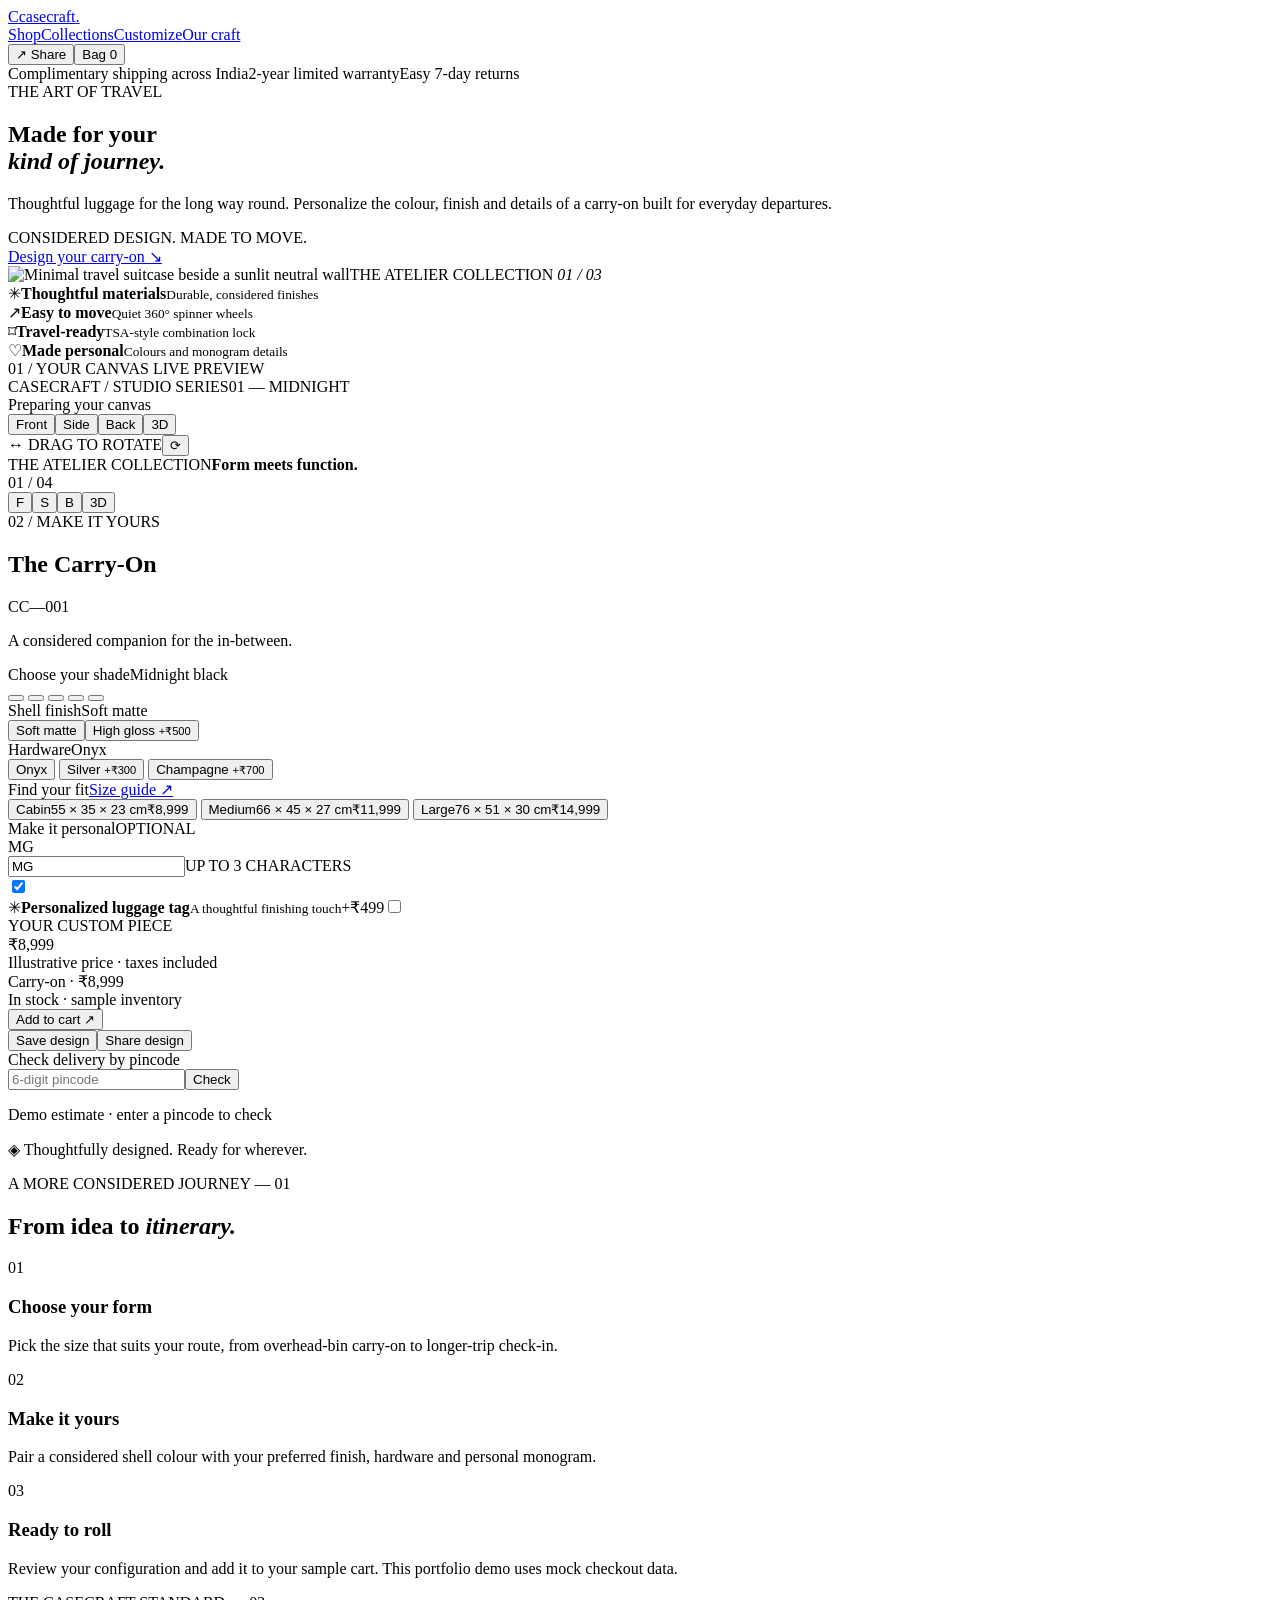
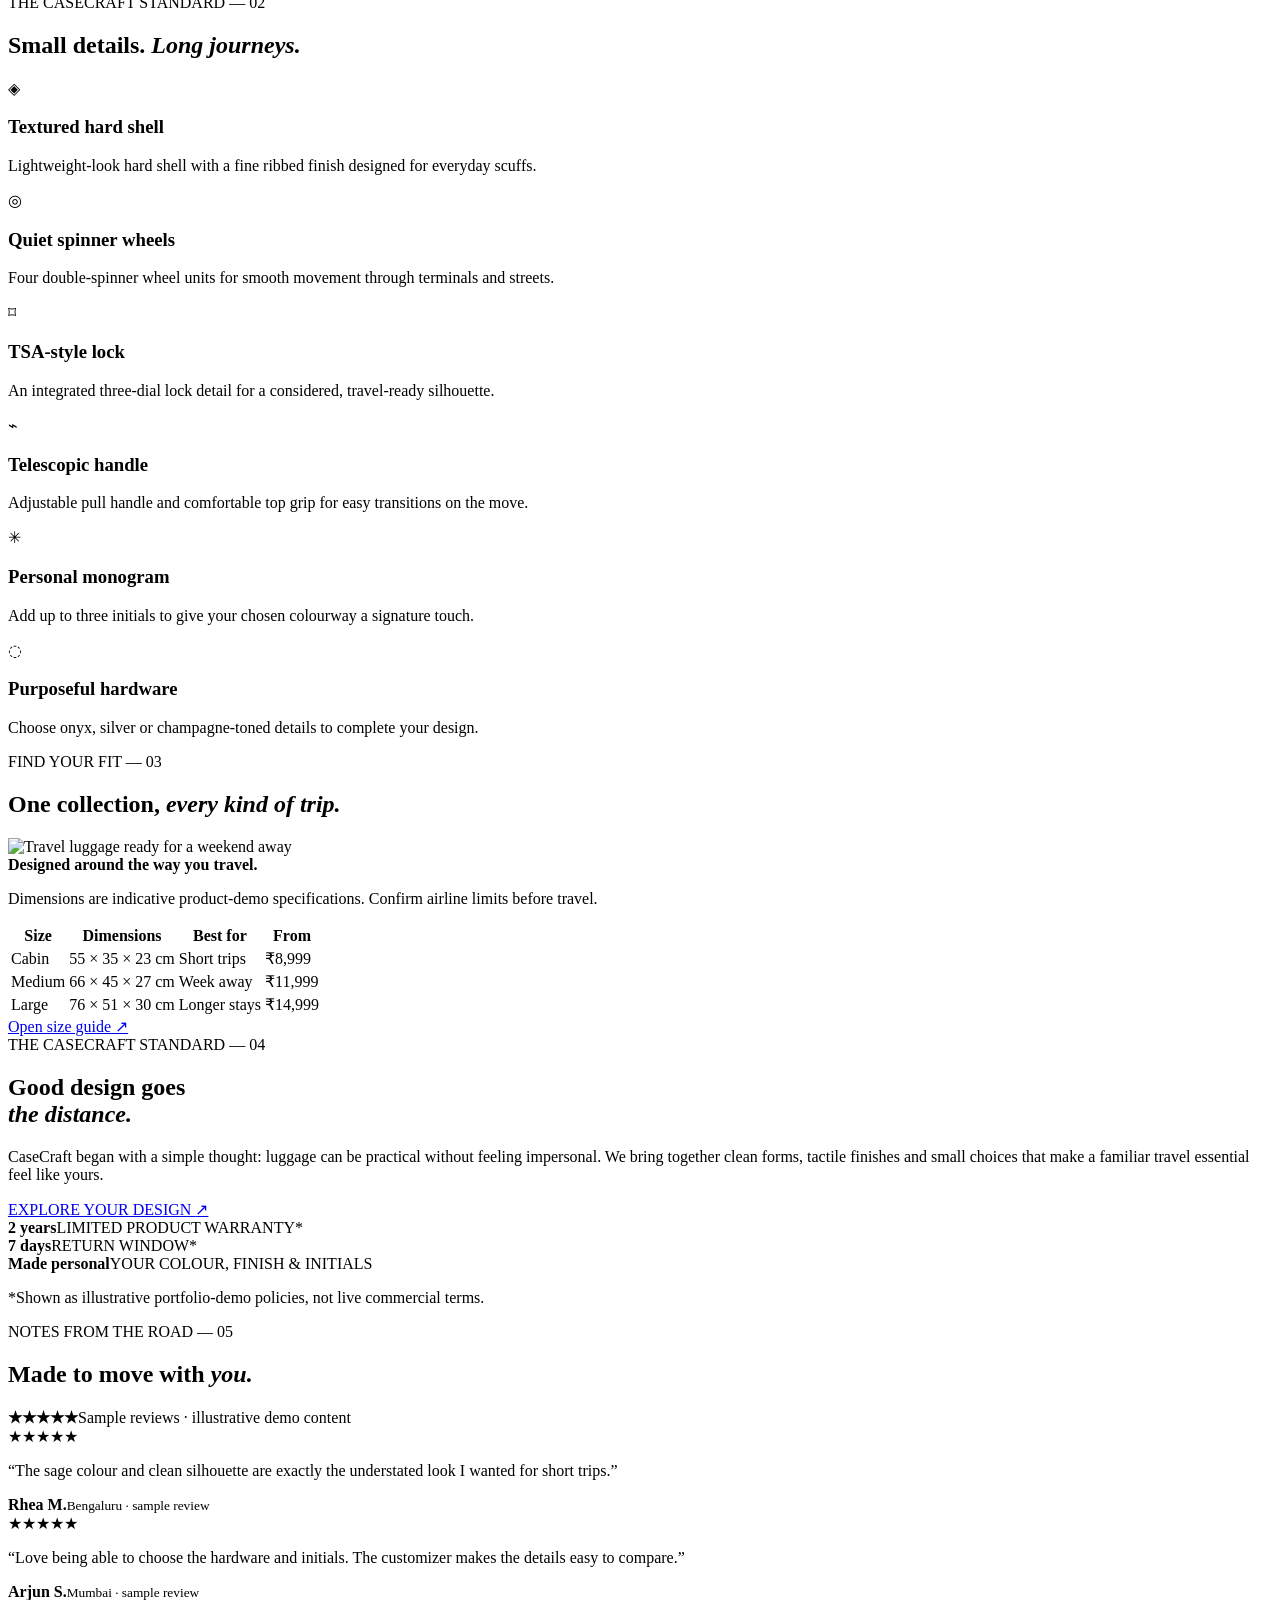
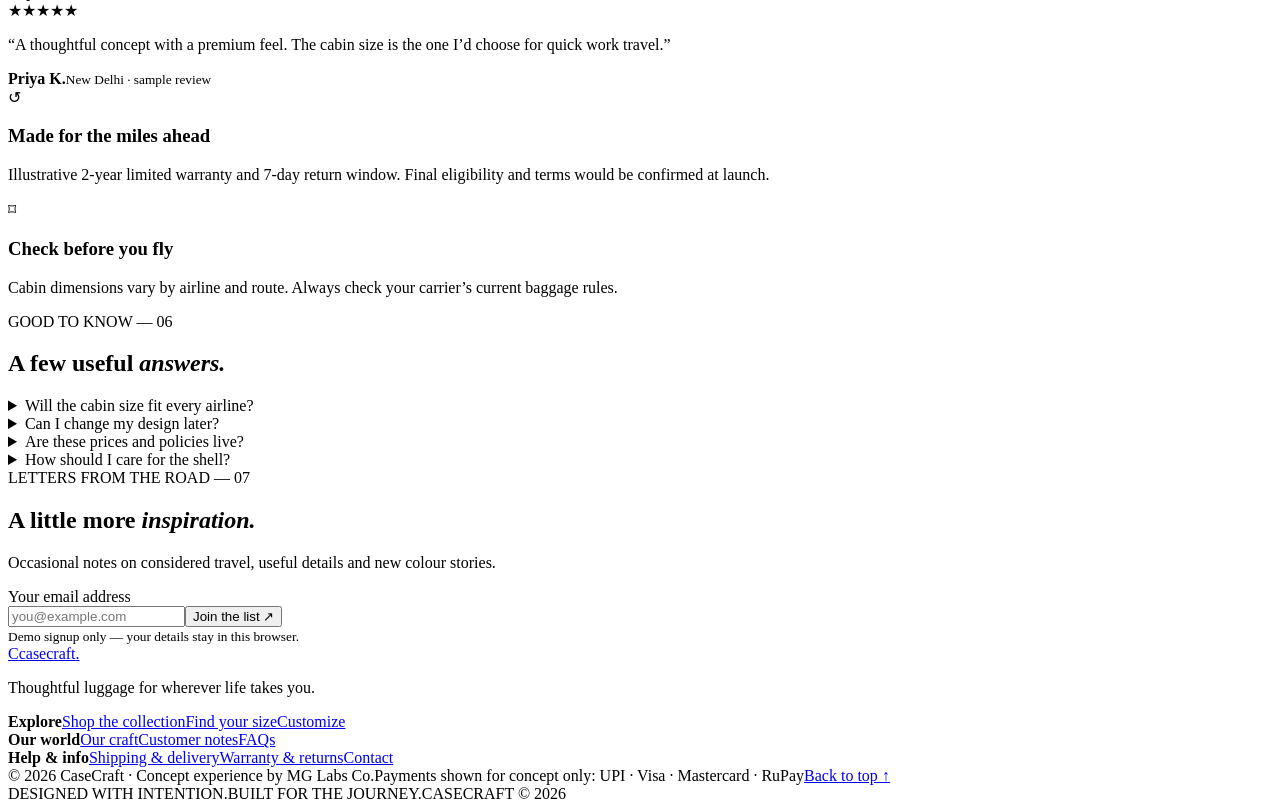
==== index.html @ e87ab7f4 "Add updated CaseCraft storefront: index.html" ====
<!doctype html>
<html lang="en">
<head>
<meta charset="utf-8"><meta name="viewport" content="width=device-width,initial-scale=1">
<meta name="theme-color" content="#f5f3ee">
<meta name="description" content="Design your perfect travel companion with CaseCraft's interactive suitcase configurator.">
<title>CaseCraft — Your journey, your design</title>
<link rel="stylesheet" href="/theme.css"><link rel="stylesheet" href="/quote.css">
<script type="importmap">{"imports":{"three":"https://cdn.jsdelivr.net/npm/three@0.164.1/build/three.module.js","three/addons/":"https://cdn.jsdelivr.net/npm/three@0.164.1/examples/jsm/"}}</script>
</head>
<body>
<header class="site-header">
  <a class="brand" href="#" aria-label="CaseCraft home"><span class="brand-mark">C</span><span>casecraft<span class="brand-dot">.</span></span></a>
  <nav class="top-nav"><a href="#features">Shop</a><a href="#sizes">Collections</a><a href="#configurator">Customize</a><a href="#craft">Our craft</a></nav>
  <div class="header-actions"><button class="header-cta" id="headerShare"><span>↗</span> Share</button><button class="cart-button" id="cartOpen" aria-label="Open cart">Bag <span id="cartCount">0</span></button></div>
</header>
<main>
  <div class="announcement-bar"><span>Complimentary shipping across India</span><span>2-year limited warranty</span><span>Easy 7-day returns</span></div>
  <section class="intro intro-split">
    <div class="intro-copy-block"><div class="eyebrow"><span class="eyebrow-line"></span> THE ART OF TRAVEL</div>
    <h1>Made for your<br><em>kind of journey.</em></h1>
    <p class="intro-copy">Thoughtful luggage for the long way round. Personalize the colour, finish and details of a carry-on built for everyday departures.</p>
    <div class="intro-meta"><span class="status-dot"></span> CONSIDERED DESIGN. MADE TO MOVE.</div>
    <a class="hero-link" href="#configurator">Design your carry-on <span>↘</span></a></div>
    <div class="hero-image-wrap"><img src="https://images.unsplash.com/photo-1565026057447-bc90a3dceb87?auto=format&fit=crop&w=1200&q=85" alt="Minimal travel suitcase beside a sunlit neutral wall" loading="eager"><span class="hero-image-note">THE ATELIER COLLECTION <i>01 / 03</i></span></div>
  </section>
  <section class="trust-strip" aria-label="CaseCraft product benefits"><div><span class="trust-icon">✳</span><span><strong>Thoughtful materials</strong><small>Durable, considered finishes</small></span></div><div><span class="trust-icon">↗</span><span><strong>Easy to move</strong><small>Quiet 360° spinner wheels</small></span></div><div><span class="trust-icon">⌑</span><span><strong>Travel-ready</strong><small>TSA-style combination lock</small></span></div><div><span class="trust-icon">♡</span><span><strong>Made personal</strong><small>Colours and monogram details</small></span></div></section>
  <section class="configurator" id="configurator">
    <div class="viewer-panel">
      <div class="viewer-top"><span class="panel-kicker">01 / YOUR CANVAS</span><span class="live-indicator"><span></span> LIVE PREVIEW</span></div>
      <div class="viewer-stage" id="viewerStage">
        <div class="stage-wash"></div><div class="stage-caption"><span>CASECRAFT / STUDIO SERIES</span><span id="viewColorLabel">01 — MIDNIGHT</span></div>
        <div class="loading-scene" id="loadingScene"><span class="loader"></span><span>Preparing your canvas</span></div>
        <div class="view-switcher" id="viewSwitcher" role="group" aria-label="Suitcase camera view"><button class="view-button selected" data-view="front">Front</button><button class="view-button" data-view="side">Side</button><button class="view-button" data-view="back">Back</button><button class="view-button" data-view="threequarter">3D</button></div><div class="viewer-controls"><span class="drag-hint"><span class="drag-icon">↔</span> DRAG TO ROTATE</span><button class="icon-button" id="resetView" aria-label="Reset camera" title="Reset view">⟳</button></div>
      </div>
      <div class="viewer-footer"><div><span class="footer-label">THE ATELIER COLLECTION</span><strong>Form meets function.</strong></div><div class="view-tags"><span id="viewCounter">01 / 04</span><div class="view-thumbnails" aria-label="Choose product view"><button class="view-thumb selected" data-view="front" aria-label="Front view"><span>F</span></button><button class="view-thumb" data-view="side" aria-label="Side view"><span>S</span></button><button class="view-thumb" data-view="back" aria-label="Back view"><span>B</span></button><button class="view-thumb" data-view="threequarter" aria-label="Three-quarter view"><span>3D</span></button></div></div></div>
    </div>
    <aside class="options-panel">
      <div class="options-heading"><div><span class="panel-kicker">02 / MAKE IT YOURS</span><h2>The Carry-On</h2></div><span class="product-index">CC—001</span></div>
      <p class="product-subtitle">A considered companion for the in-between.</p>
      <div class="rule"></div>
      <div class="option-group">
        <div class="option-title"><label>Choose your shade</label><span id="selectedColorName">Midnight black</span></div>
        <div class="swatches" id="colorSwatches">
          <button class="swatch active" data-color="black" aria-label="Midnight black" title="Midnight black"><span style="--swatch:#252725"></span></button>
          <button class="swatch" data-color="cream" aria-label="Oat cream" title="Oat cream"><span style="--swatch:#ded4c2"></span></button>
          <button class="swatch" data-color="sage" aria-label="Sage green" title="Sage green"><span style="--swatch:#9ca58d"></span></button>
          <button class="swatch" data-color="navy" aria-label="Deep ocean" title="Deep ocean"><span style="--swatch:#34475b"></span></button>
          <button class="swatch" data-color="terracotta" aria-label="Burnt sienna" title="Burnt sienna"><span style="--swatch:#ad6854"></span></button>
        </div>
      </div>
      <div class="option-group">
        <div class="option-title"><label>Shell finish</label><span id="selectedFinishName">Soft matte</span></div>
        <div class="segmented" id="finishOptions"><button class="selected" data-finish="matte">Soft matte</button><button data-finish="gloss">High gloss <small>+₹500</small></button></div>
      </div>
      <div class="option-group">
        <div class="option-title"><label>Hardware</label><span id="selectedHardwareName">Onyx</span></div>
        <div class="hardware-options" id="hardwareOptions">
          <button class="hardware selected" data-hardware="onyx"><span class="hardware-chip onyx-chip"></span><span>Onyx</span></button>
          <button class="hardware" data-hardware="silver"><span class="hardware-chip silver-chip"></span><span>Silver <small>+₹300</small></span></button>
          <button class="hardware" data-hardware="gold"><span class="hardware-chip gold-chip"></span><span>Champagne <small>+₹700</small></span></button>
        </div>
      </div>
      <div class="option-group size-group">
        <div class="option-title"><label>Find your fit</label><a href="#sizeGuide" id="sizeGuideLink">Size guide ↗</a></div>
        <div class="size-options" id="sizeOptions">
          <button class="size-option selected" data-size="cabin"><span class="size-name">Cabin</span><span class="size-dim">55 × 35 × 23 cm</span><span class="size-price">₹8,999</span></button>
          <button class="size-option" data-size="medium"><span class="size-name">Medium</span><span class="size-dim">66 × 45 × 27 cm</span><span class="size-price">₹11,999</span></button>
          <button class="size-option" data-size="large"><span class="size-name">Large</span><span class="size-dim">76 × 51 × 30 cm</span><span class="size-price">₹14,999</span></button>
        </div>
      </div>
      <div class="option-group personalization">
        <div class="option-title"><label>Make it personal</label><span class="optional-label">OPTIONAL</span></div>
        <div class="monogram-row"><div class="monogram-preview" id="monogramPreview">MG</div><div class="monogram-input-wrap"><input id="monogramInput" maxlength="3" value="MG" aria-label="Monogram initials" placeholder="YOUR INITIALS"><span>UP TO 3 CHARACTERS</span></div><label class="toggle-wrap"><input type="checkbox" id="monogramToggle" checked><span class="toggle"></span></label></div>
        <label class="addon-row"><span class="addon-icon">✳</span><span class="addon-copy"><strong>Personalized luggage tag</strong><small>A thoughtful finishing touch</small></span><span class="addon-price">+₹499</span><input type="checkbox" id="tagToggle"></label>
      </div>
      <div class="price-card"><div><span class="price-eyebrow">YOUR CUSTOM PIECE</span><div class="total-price" id="totalPrice">₹8,999</div><span class="tax-note">Illustrative price · taxes included</span><div class="price-breakdown" id="priceBreakdown">Carry-on · ₹8,999</div><div class="stock-line"><span class="stock-dot"></span> In stock · sample inventory</div></div><button class="primary-button" id="quoteButton">Add to cart <span>↗</span></button></div><div class="secondary-actions"><button id="saveDesign">Save design</button><button id="shareSecondary">Share design</button></div><div class="delivery-check"><label for="pincodeInput">Check delivery by pincode</label><div><input id="pincodeInput" inputmode="numeric" maxlength="6" placeholder="6-digit pincode"><button id="checkPincode">Check</button></div><p id="deliveryMessage" role="status">Demo estimate · enter a pincode to check</p></div>
      <p class="fine-print"><span>◈</span> Thoughtfully designed. Ready for wherever.</p>
    </aside>
  </section>
  <section class="how-section section-pad" id="how"><div class="section-eyebrow">A MORE CONSIDERED JOURNEY <span>— 01</span></div><h2>From idea to <em>itinerary.</em></h2><div class="steps-grid"><article><span class="step-no">01</span><h3>Choose your form</h3><p>Pick the size that suits your route, from overhead-bin carry-on to longer-trip check-in.</p></article><article><span class="step-no">02</span><h3>Make it yours</h3><p>Pair a considered shell colour with your preferred finish, hardware and personal monogram.</p></article><article><span class="step-no">03</span><h3>Ready to roll</h3><p>Review your configuration and add it to your sample cart. This portfolio demo uses mock checkout data.</p></article></div></section>
  <section class="features-section section-pad" id="features"><div class="section-eyebrow">THE CASECRAFT STANDARD <span>— 02</span></div><h2>Small details. <em>Long journeys.</em></h2><div class="features-grid"><article><div class="feature-mark">◈</div><h3>Textured hard shell</h3><p>Lightweight-look hard shell with a fine ribbed finish designed for everyday scuffs.</p></article><article><div class="feature-mark">◎</div><h3>Quiet spinner wheels</h3><p>Four double-spinner wheel units for smooth movement through terminals and streets.</p></article><article><div class="feature-mark">⌑</div><h3>TSA-style lock</h3><p>An integrated three-dial lock detail for a considered, travel-ready silhouette.</p></article><article><div class="feature-mark">⌁</div><h3>Telescopic handle</h3><p>Adjustable pull handle and comfortable top grip for easy transitions on the move.</p></article><article><div class="feature-mark">✳</div><h3>Personal monogram</h3><p>Add up to three initials to give your chosen colourway a signature touch.</p></article><article><div class="feature-mark">◌</div><h3>Purposeful hardware</h3><p>Choose onyx, silver or champagne-toned details to complete your design.</p></article></div></section>
  <section class="size-section section-pad" id="sizes"><div class="section-eyebrow">FIND YOUR FIT <span>— 03</span></div><h2>One collection, <em>every kind of trip.</em></h2><div class="size-showcase"><div class="size-image"><img src="https://images.unsplash.com/photo-1553062407-98eeb64c6a62?auto=format&fit=crop&w=1000&q=85" alt="Travel luggage ready for a weekend away" loading="lazy"><div><strong>Designed around the way you travel.</strong><p>Dimensions are indicative product-demo specifications. Confirm airline limits before travel.</p></div></div><div class="size-table-wrap"><table class="size-table"><thead><tr><th>Size</th><th>Dimensions</th><th>Best for</th><th>From</th></tr></thead><tbody><tr><td>Cabin</td><td>55 × 35 × 23 cm</td><td>Short trips</td><td>₹8,999</td></tr><tr><td>Medium</td><td>66 × 45 × 27 cm</td><td>Week away</td><td>₹11,999</td></tr><tr><td>Large</td><td>76 × 51 × 30 cm</td><td>Longer stays</td><td>₹14,999</td></tr></tbody></table><a class="text-link" href="#sizeGuide" id="sizeGuideOpen">Open size guide ↗</a></div></div></section>
  <section class="craft-section" id="craft"><div class="craft-label">THE CASECRAFT STANDARD <span>—</span> 04</div><div class="craft-content"><h2>Good design goes<br><em>the distance.</em></h2><p>CaseCraft began with a simple thought: luggage can be practical without feeling impersonal. We bring together clean forms, tactile finishes and small choices that make a familiar travel essential feel like yours.</p><a href="#configurator">EXPLORE YOUR DESIGN <span>↗</span></a></div><div class="craft-stats"><div><strong>2 years</strong><span>LIMITED PRODUCT WARRANTY*</span></div><div><strong>7 days</strong><span>RETURN WINDOW*</span></div><div><strong>Made personal</strong><span>YOUR COLOUR, FINISH & INITIALS</span></div></div><p class="craft-disclaimer">*Shown as illustrative portfolio-demo policies, not live commercial terms.</p></section>
  <section class="reviews-section section-pad" id="reviews"><div class="section-eyebrow">NOTES FROM THE ROAD <span>— 05</span></div><div class="reviews-heading"><h2>Made to move with <em>you.</em></h2><div class="rating-summary"><strong>★★★★★</strong><span>Sample reviews · illustrative demo content</span></div></div><div class="reviews-grid"><article><div class="stars">★★★★★</div><p>“The sage colour and clean silhouette are exactly the understated look I wanted for short trips.”</p><div><strong>Rhea M.</strong><small>Bengaluru · sample review</small></div></article><article><div class="stars">★★★★★</div><p>“Love being able to choose the hardware and initials. The customizer makes the details easy to compare.”</p><div><strong>Arjun S.</strong><small>Mumbai · sample review</small></div></article><article><div class="stars">★★★★★</div><p>“A thoughtful concept with a premium feel. The cabin size is the one I’d choose for quick work travel.”</p><div><strong>Priya K.</strong><small>New Delhi · sample review</small></div></article></div></section>
  <section class="promise-section"><div><span class="promise-icon">↺</span><div><h3>Made for the miles ahead</h3><p>Illustrative 2-year limited warranty and 7-day return window. Final eligibility and terms would be confirmed at launch.</p></div></div><div><span class="promise-icon">⌑</span><div><h3>Check before you fly</h3><p>Cabin dimensions vary by airline and route. Always check your carrier’s current baggage rules.</p></div></div></section>
  <section class="faq-section section-pad" id="faq"><div class="section-eyebrow">GOOD TO KNOW <span>— 06</span></div><h2>A few useful <em>answers.</em></h2><details><summary>Will the cabin size fit every airline?</summary><p>No single dimension fits every airline. The listed 55 × 35 × 23 cm is a product-demo size; check the airline’s current cabin baggage allowance before departure.</p></details><details><summary>Can I change my design later?</summary><p>Yes. Change the shade, finish, hardware, size and monogram in the configurator before adding the current design to the mock cart.</p></details><details><summary>Are these prices and policies live?</summary><p>No. Prices, stock, delivery estimates, warranty and returns are illustrative portfolio-demo data and are not a real offer to sell.</p></details><details><summary>How should I care for the shell?</summary><p>For a typical hard-shell suitcase, wipe with a soft damp cloth and mild soap, then dry fully. Avoid abrasive cleaners and test any product on a small area first.</p></details></section>
  <section class="newsletter-section"><div><div class="section-eyebrow">LETTERS FROM THE ROAD <span>— 07</span></div><h2>A little more <em>inspiration.</em></h2><p>Occasional notes on considered travel, useful details and new colour stories.</p></div><form id="newsletterForm"><label for="newsletterEmail">Your email address</label><div class="newsletter-input"><input id="newsletterEmail" type="email" placeholder="you@example.com" required><button type="submit">Join the list ↗</button></div><small>Demo signup only — your details stay in this browser.</small></form></section>
  <footer class="site-footer"><div class="footer-brand"><a class="brand" href="#"><span class="brand-mark">C</span><span>casecraft<span class="brand-dot">.</span></span></a><p>Thoughtful luggage for wherever life takes you.</p></div><div><strong>Explore</strong><a href="#features">Shop the collection</a><a href="#sizes">Find your size</a><a href="#configurator">Customize</a></div><div><strong>Our world</strong><a href="#craft">Our craft</a><a href="#reviews">Customer notes</a><a href="#faq">FAQs</a></div><div><strong>Help & info</strong><a href="#faq">Shipping & delivery</a><a href="#faq">Warranty & returns</a><a href="mailto:hello@themglabs.com">Contact</a></div><div class="footer-bottom"><span>© 2026 CaseCraft · Concept experience by MG Labs Co.</span><span>Payments shown for concept only: UPI · Visa · Mastercard · RuPay</span><a href="#configurator">Back to top ↑</a></div></footer>
  <section class="bottom-note" id="sizeGuide"><span>DESIGNED WITH INTENTION.</span><span>BUILT FOR THE JOURNEY.</span><span>CASECRAFT © 2026</span></section>
</main>
<div class="toast" id="toast" role="status" aria-live="polite"></div>
<div class="modal-backdrop" id="cartModal" hidden><div class="quote-modal" role="dialog" aria-modal="true" aria-labelledby="cartTitle"><button class="modal-close" id="closeCart" aria-label="Close">×</button><span class="panel-kicker">CASECRAFT / YOUR BAG</span><h2 id="cartTitle">Your design, <em>in the bag.</em></h2><div id="cartContents"></div><div class="cart-total-row"><span>Estimated total</span><strong id="cartTotal">₹0</strong></div><div class="modal-actions"><button class="primary-button" id="checkoutButton">Continue to checkout ↗</button><button class="secondary-button" id="continueShopping">Continue designing</button></div><p class="modal-footnote">Portfolio demo only. Checkout uses mock data and does not accept payment or create a real order.</p></div></div>
<div class="modal-backdrop" id="sizeGuideModal" hidden><div class="quote-modal" role="dialog" aria-modal="true" aria-labelledby="sizeGuideTitle"><button class="modal-close" id="closeSizeGuide" aria-label="Close">×</button><span class="panel-kicker">CASECRAFT / DIMENSIONS</span><h2 id="sizeGuideTitle">Find your <em>fit.</em></h2><table class="size-table modal-size-table"><thead><tr><th>Size</th><th>Dimensions</th><th>Suggested trip</th></tr></thead><tbody><tr><td>Cabin</td><td>55 × 35 × 23 cm</td><td>Short trips</td></tr><tr><td>Medium</td><td>66 × 45 × 27 cm</td><td>Week away</td></tr><tr><td>Large</td><td>76 × 51 × 30 cm</td><td>Longer stays</td></tr></tbody></table><p class="modal-footnote">Illustrative dimensions only. Airline cabin allowances vary by carrier.</p></div></div>
<div class="modal-backdrop" id="confirmationModal" hidden><div class="quote-modal" role="dialog" aria-modal="true" aria-labelledby="confirmationTitle"><button class="modal-close" id="closeConfirmation" aria-label="Close">×</button><span class="panel-kicker">CASECRAFT / DEMO CHECKOUT</span><h2 id="confirmationTitle">All set, <em>for the demo.</em></h2><p>Your mock order has been confirmed locally. No payment was collected and no real order was placed.</p><div id="confirmationSummary" class="modal-summary"></div><button class="primary-button" id="finishCheckout">Back to CaseCraft ↗</button></div></div>
<div class="modal-backdrop" id="quoteModal" hidden><div class="quote-modal quote-modal-wide" role="dialog" aria-modal="true" aria-labelledby="modalTitle"><button class="modal-close" id="closeModal" aria-label="Close">×</button><span class="panel-kicker">CASECRAFT / BESPOKE SERVICES</span><h2 id="modalTitle">Your journey, <em>well considered.</em></h2><p>Tell us where to send your personalized quotation. Your chosen configuration will be attached automatically.</p><form id="quoteForm"><div class="quote-form-grid"><label>Full name<input name="customerName" id="customerName" autocomplete="name" required maxlength="100" placeholder="Your name"></label><label>Email address<input name="customerEmail" id="customerEmail" type="email" autocomplete="email" required maxlength="160" placeholder="you@example.com"></label><label>Phone (optional)<input name="customerPhone" id="customerPhone" type="tel" autocomplete="tel" maxlength="40" placeholder="+91"></label><label>Company (optional)<input name="customerCompany" id="customerCompany" autocomplete="organization" maxlength="120" placeholder="Company or studio"></label><label class="quote-notes">Anything else we should know?<textarea id="customerNotes" name="customerNotes" rows="3" maxlength="1000" placeholder="Quantity, delivery preferences, or special requests"></textarea></label></div><div class="modal-summary" id="modalSummary"></div><div class="modal-actions quote-actions"><button type="button" class="primary-button" id="downloadQuote">Download quotation PDF ↗</button><button type="submit" class="secondary-button" id="sendInquiry">Prepare order inquiry ↗</button><button type="button" class="text-button" id="copyDesign">Copy configuration details</button></div></form><p class="modal-footnote">Prototype workflow: the quotation is generated in your browser; order inquiry opens a prefilled email draft. No payment or order is placed.</p></div></div>
<script type="module" src="/quote.js"></script><script type="module" src="/app.js"></script>
</body></html>
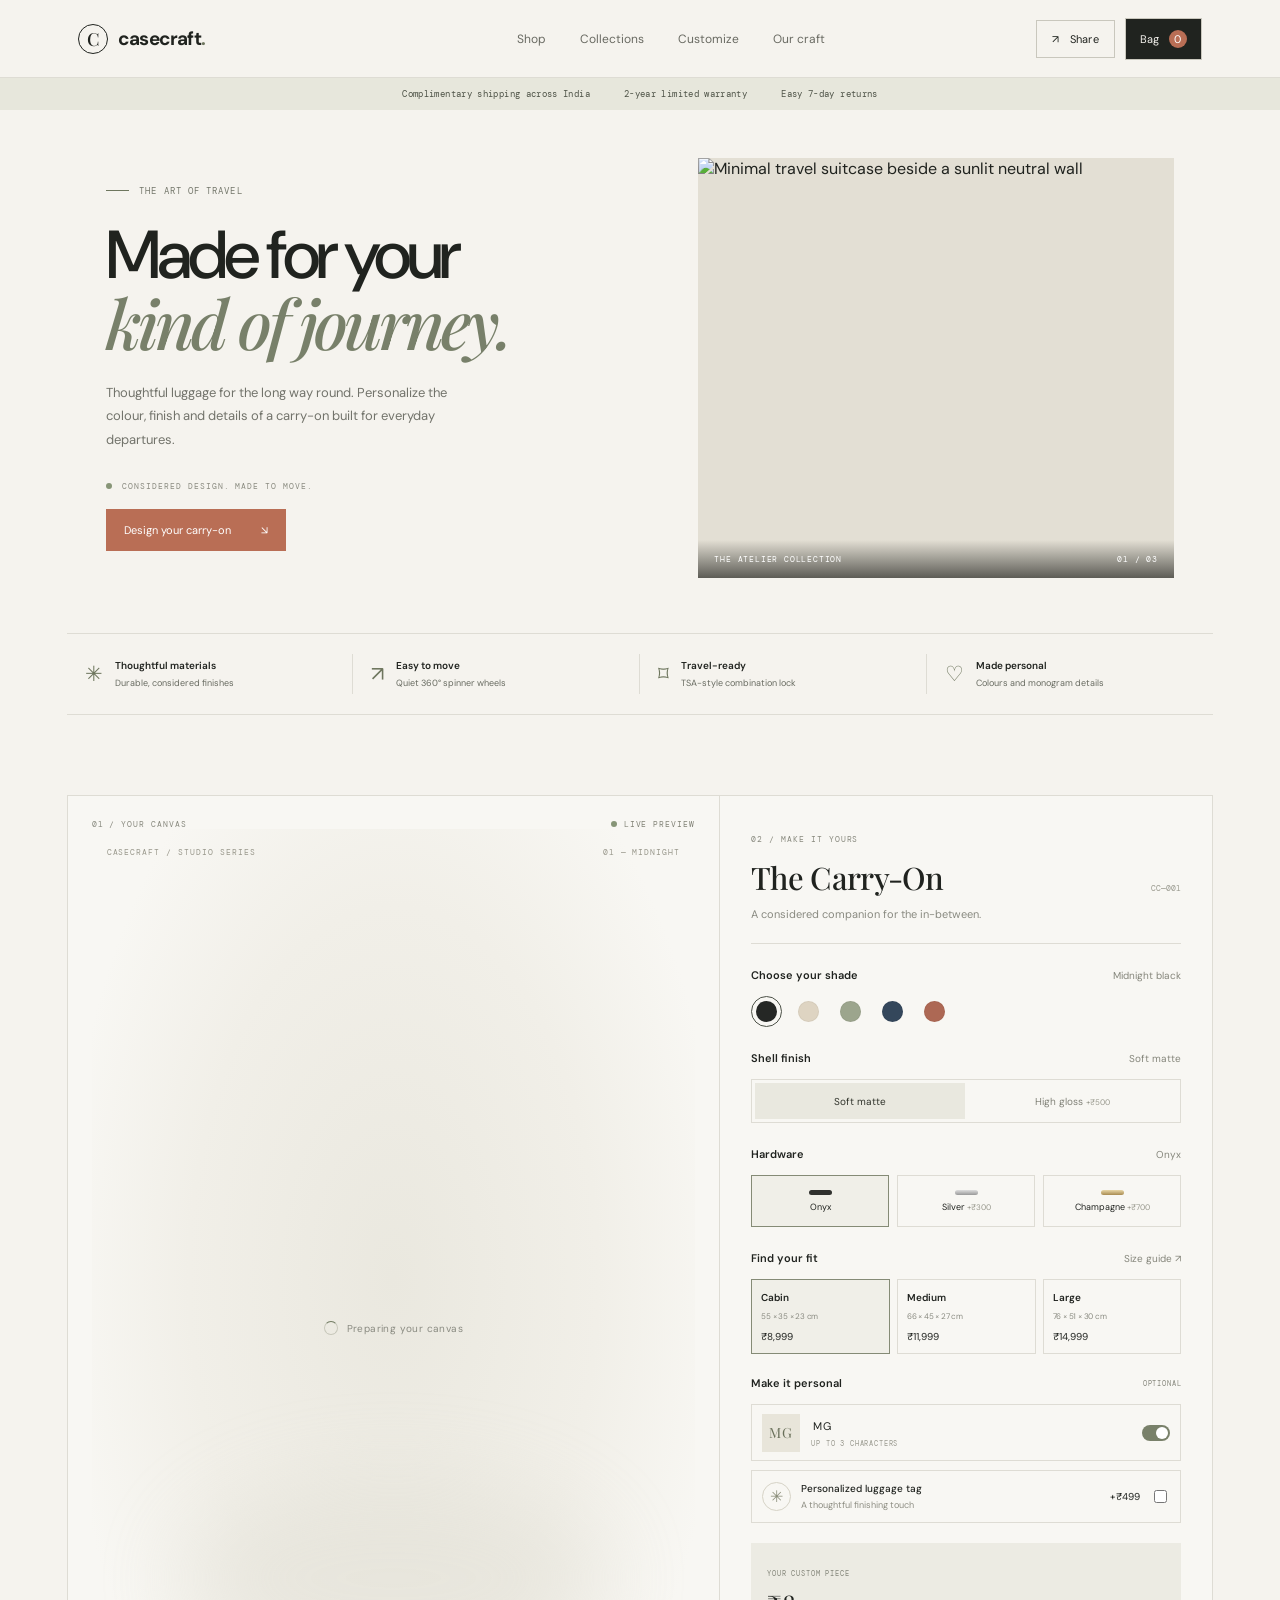
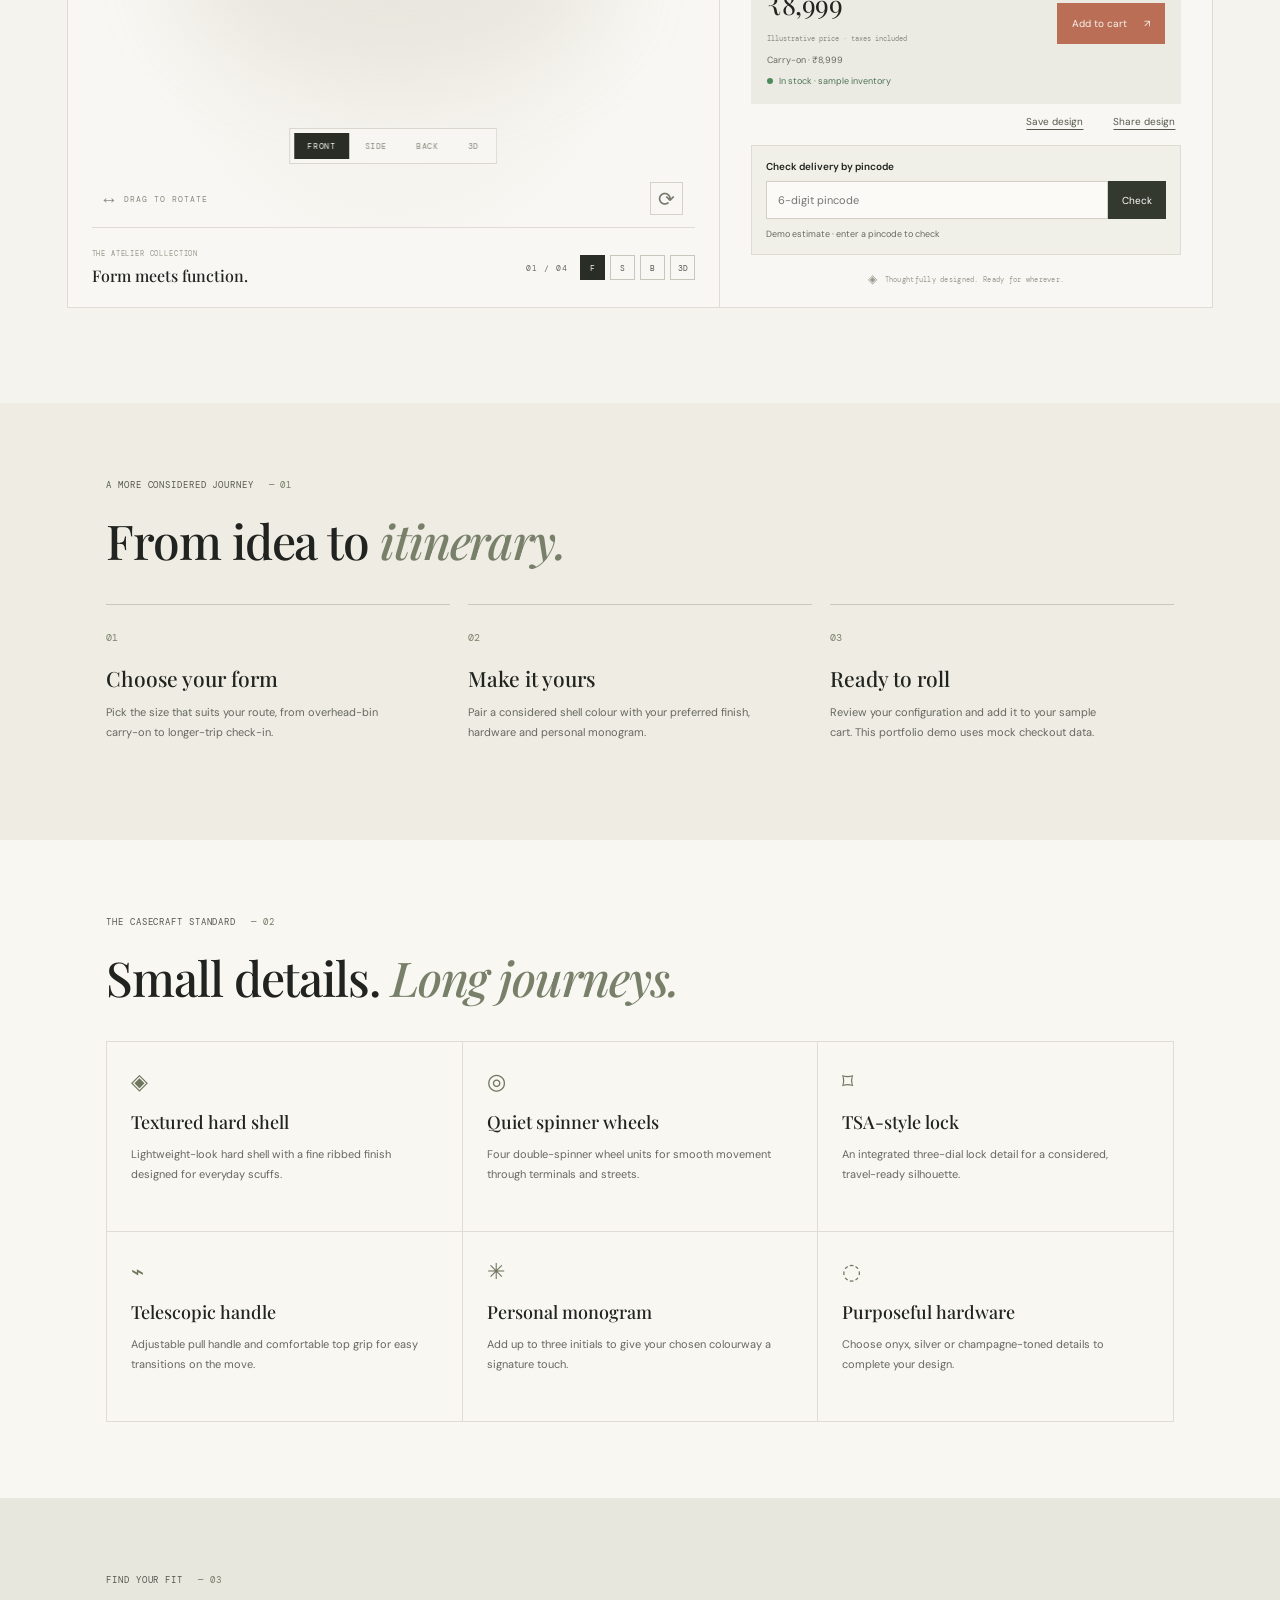
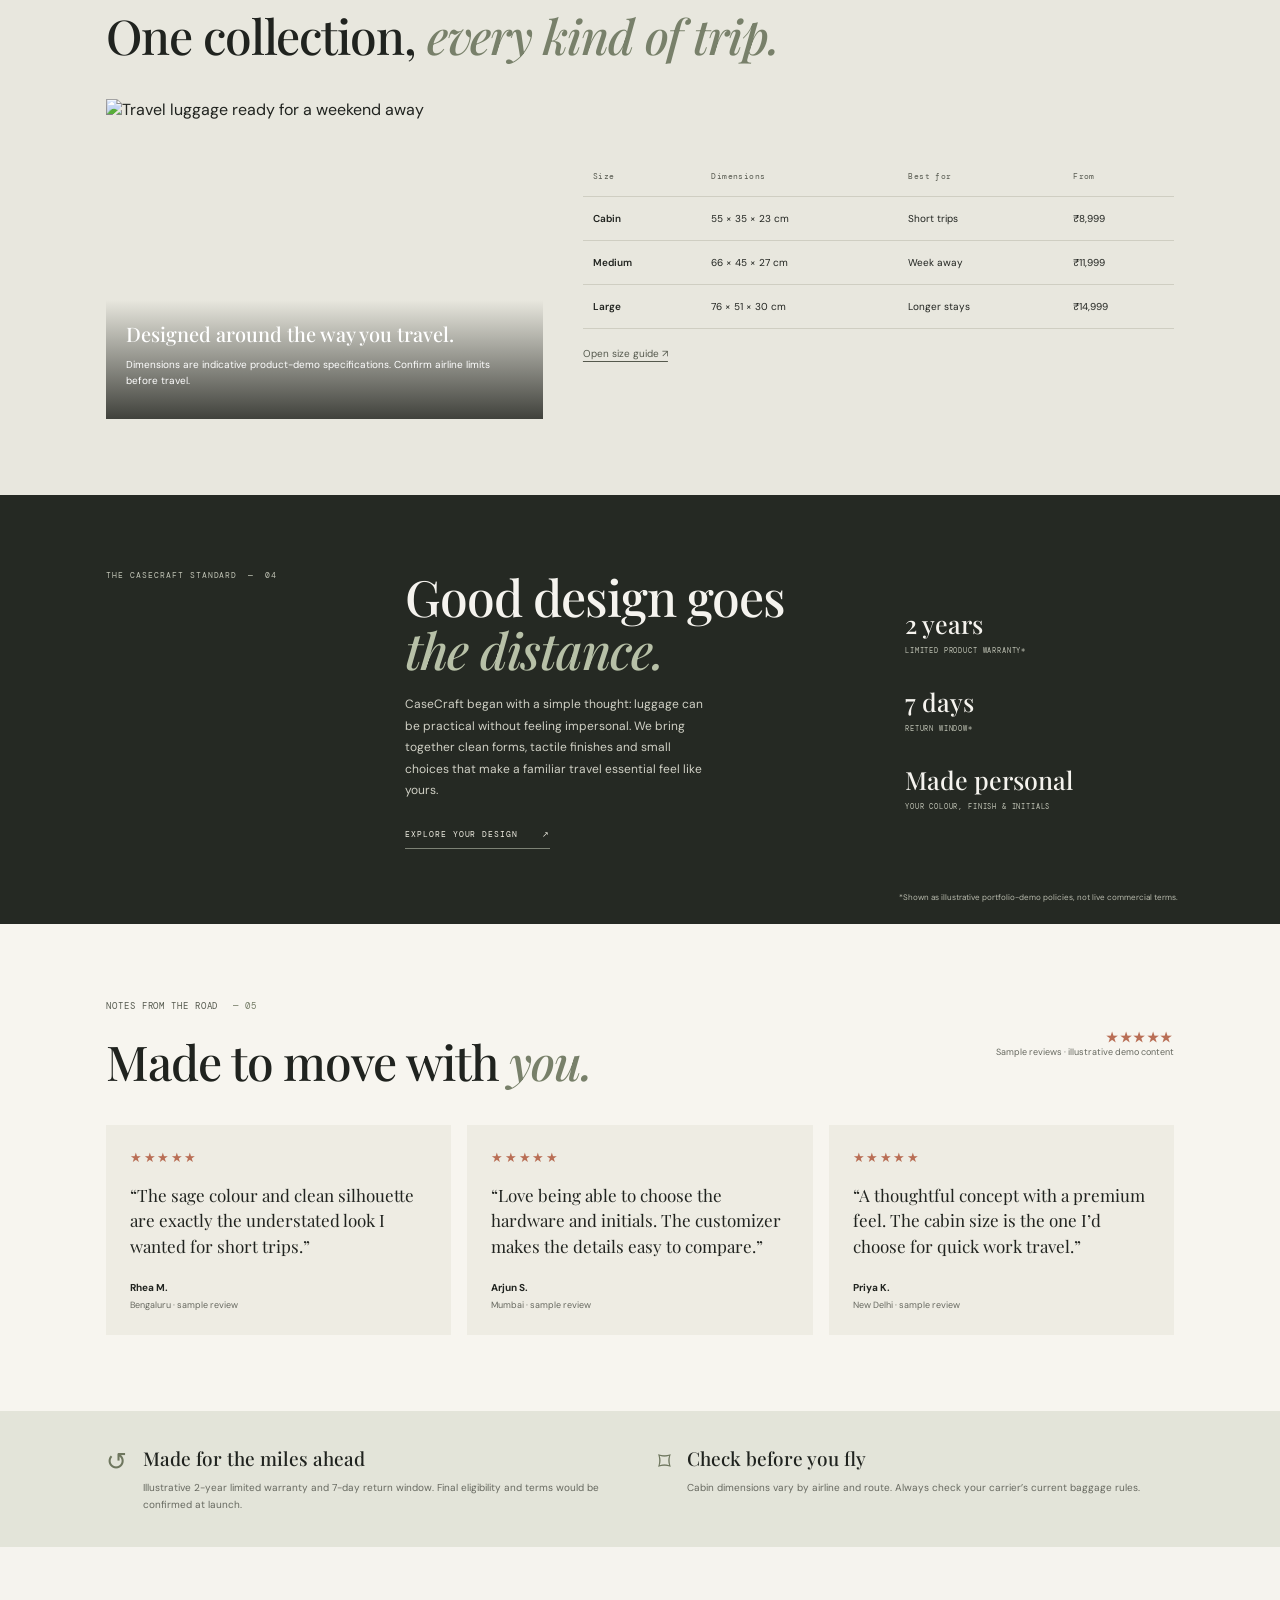
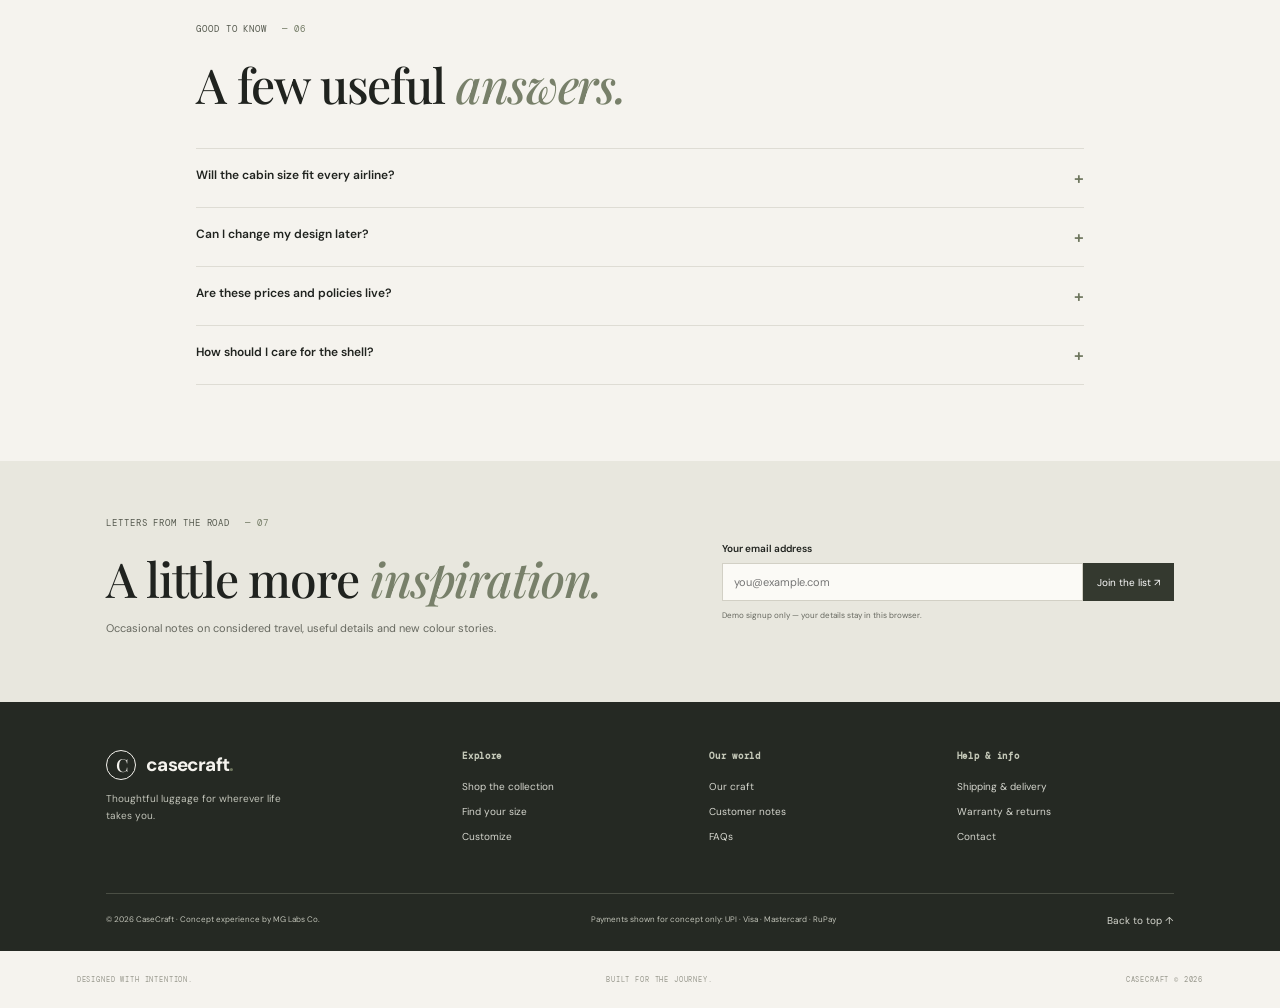
==== commit 9f47a47e: "Add metadata, favicon and relative asset paths" ====
--- a/index.html
+++ b/index.html
@@ -5,7 +5,7 @@
 <meta name="theme-color" content="#f5f3ee">
 <meta name="description" content="Design your perfect travel companion with CaseCraft's interactive suitcase configurator.">
 <title>CaseCraft — Your journey, your design</title>
-<link rel="stylesheet" href="/theme.css"><link rel="stylesheet" href="/quote.css">
+<link rel="icon" type="image/svg+xml" href="/favicon.svg"><meta property="og:title" content="CaseCraft — Your journey, your design"><meta property="og:description" content="Personalize a considered travel companion with an interactive 3D suitcase configurator."><meta property="og:type" content="website"><meta property="og:image" content="https://images.unsplash.com/photo-1565026057447-bc90a3dceb87?auto=format&fit=crop&w=1200&q=85"><link rel="stylesheet" href="./theme.css"><link rel="stylesheet" href="./quote.css">
 <script type="importmap">{"imports":{"three":"https://cdn.jsdelivr.net/npm/three@0.164.1/build/three.module.js","three/addons/":"https://cdn.jsdelivr.net/npm/three@0.164.1/examples/jsm/"}}</script>
 </head>
 <body>
@@ -94,5 +94,5 @@
 <div class="modal-backdrop" id="sizeGuideModal" hidden><div class="quote-modal" role="dialog" aria-modal="true" aria-labelledby="sizeGuideTitle"><button class="modal-close" id="closeSizeGuide" aria-label="Close">×</button><span class="panel-kicker">CASECRAFT / DIMENSIONS</span><h2 id="sizeGuideTitle">Find your <em>fit.</em></h2><table class="size-table modal-size-table"><thead><tr><th>Size</th><th>Dimensions</th><th>Suggested trip</th></tr></thead><tbody><tr><td>Cabin</td><td>55 × 35 × 23 cm</td><td>Short trips</td></tr><tr><td>Medium</td><td>66 × 45 × 27 cm</td><td>Week away</td></tr><tr><td>Large</td><td>76 × 51 × 30 cm</td><td>Longer stays</td></tr></tbody></table><p class="modal-footnote">Illustrative dimensions only. Airline cabin allowances vary by carrier.</p></div></div>
 <div class="modal-backdrop" id="confirmationModal" hidden><div class="quote-modal" role="dialog" aria-modal="true" aria-labelledby="confirmationTitle"><button class="modal-close" id="closeConfirmation" aria-label="Close">×</button><span class="panel-kicker">CASECRAFT / DEMO CHECKOUT</span><h2 id="confirmationTitle">All set, <em>for the demo.</em></h2><p>Your mock order has been confirmed locally. No payment was collected and no real order was placed.</p><div id="confirmationSummary" class="modal-summary"></div><button class="primary-button" id="finishCheckout">Back to CaseCraft ↗</button></div></div>
 <div class="modal-backdrop" id="quoteModal" hidden><div class="quote-modal quote-modal-wide" role="dialog" aria-modal="true" aria-labelledby="modalTitle"><button class="modal-close" id="closeModal" aria-label="Close">×</button><span class="panel-kicker">CASECRAFT / BESPOKE SERVICES</span><h2 id="modalTitle">Your journey, <em>well considered.</em></h2><p>Tell us where to send your personalized quotation. Your chosen configuration will be attached automatically.</p><form id="quoteForm"><div class="quote-form-grid"><label>Full name<input name="customerName" id="customerName" autocomplete="name" required maxlength="100" placeholder="Your name"></label><label>Email address<input name="customerEmail" id="customerEmail" type="email" autocomplete="email" required maxlength="160" placeholder="you@example.com"></label><label>Phone (optional)<input name="customerPhone" id="customerPhone" type="tel" autocomplete="tel" maxlength="40" placeholder="+91"></label><label>Company (optional)<input name="customerCompany" id="customerCompany" autocomplete="organization" maxlength="120" placeholder="Company or studio"></label><label class="quote-notes">Anything else we should know?<textarea id="customerNotes" name="customerNotes" rows="3" maxlength="1000" placeholder="Quantity, delivery preferences, or special requests"></textarea></label></div><div class="modal-summary" id="modalSummary"></div><div class="modal-actions quote-actions"><button type="button" class="primary-button" id="downloadQuote">Download quotation PDF ↗</button><button type="submit" class="secondary-button" id="sendInquiry">Prepare order inquiry ↗</button><button type="button" class="text-button" id="copyDesign">Copy configuration details</button></div></form><p class="modal-footnote">Prototype workflow: the quotation is generated in your browser; order inquiry opens a prefilled email draft. No payment or order is placed.</p></div></div>
-<script type="module" src="/quote.js"></script><script type="module" src="/app.js"></script>
+<script type="module" src="./quote.js"></script><script type="module" src="./app.js"></script>
 </body></html>
--- a/theme.css
+++ b/theme.css
@@ -0,0 +1,12 @@
+@import url('https://fonts.googleapis.com/css2?family=DM+Mono:wght@400;500&family=DM+Sans:wght@400;500;600;700&family=Playfair+Display:ital,wght@0,500;0,600;1,500;1,600&display=swap');
+:root{--paper:#f5f3ee;--ink:#20231f;--muted:#87877e;--line:#dedcd4;--olive:#6e765e;--accent:#b5bba4;--mono:'DM Mono',monospace;--sans:'DM Sans',sans-serif;--serif:'Playfair Display',serif}
+*{box-sizing:border-box}html{scroll-behavior:smooth}body{margin:0;background:var(--paper);color:var(--ink);font-family:var(--sans);-webkit-font-smoothing:antialiased}button,input{font:inherit}button{color:inherit;cursor:pointer}.site-header{height:78px;padding:0 6.1%;display:flex;align-items:center;justify-content:space-between;border-bottom:1px solid var(--line)}.brand{display:flex;align-items:center;gap:10px;text-decoration:none;color:var(--ink);font-size:19px;font-weight:700;letter-spacing:-.8px}.brand-mark{width:30px;height:30px;border:1px solid var(--ink);border-radius:50%;display:grid;place-items:center;font-family:var(--serif);font-size:18px;font-weight:500}.brand-dot{color:var(--olive)}.top-nav{display:flex;gap:34px;margin-left:100px}.top-nav a{font-size:12px;color:#696a62;text-decoration:none}.top-nav a:hover{color:var(--ink)}.header-cta{border:1px solid #c9c7bd;background:transparent;padding:11px 15px;font-size:11px;letter-spacing:.02em}.header-cta span{padding-right:7px}.intro{padding:70px 8.3% 48px;position:relative}.eyebrow,.panel-kicker,.intro-meta,.stage-caption,.live-indicator,.footer-label,.view-tags,.drag-hint,.price-eyebrow,.tax-note,.fine-print,.craft-label,.craft-content>a,.craft-stats span,.bottom-note,.optional-label,.monogram-input-wrap>span{font-family:var(--mono);font-size:9px;letter-spacing:.12em}.eyebrow{display:flex;align-items:center;gap:10px;color:#74776b}.eyebrow-line{width:23px;height:1px;background:var(--olive)}h1{font-size:clamp(48px,6vw,79px);font-weight:500;line-height:.99;letter-spacing:-4px;margin:25px 0 20px}h1 em,.craft-content h2 em,.quote-modal h2 em{font-family:var(--serif);font-weight:500;color:#78806a}.intro-copy{max-width:355px;font-size:13px;line-height:1.8;color:#72736b}.intro-meta{display:flex;align-items:center;gap:10px;margin-top:30px;color:#8a8b80;font-size:8px}.status-dot,.live-indicator span{width:6px;height:6px;border-radius:50%;background:#879577;display:inline-block}.meta-sep{color:#c0beb4}.configurator{margin:0 5.2% 95px;display:grid;grid-template-columns:minmax(0,1.14fr) minmax(360px,.86fr);border:1px solid var(--line);background:#f8f7f3;min-height:790px}.viewer-panel{min-width:0;padding:23px 24px 0;display:flex;flex-direction:column;border-right:1px solid var(--line)}.viewer-top{display:flex;justify-content:space-between;align-items:center}.panel-kicker{color:#88897e;font-size:8px}.live-indicator{display:flex;align-items:center;gap:7px;color:#818276;font-size:8px}.viewer-stage{position:relative;flex:1;min-height:570px;overflow:hidden;background:radial-gradient(ellipse at 50% 45%,#eae8df 0%,#f1efe8 48%,#f8f7f3 78%)}.stage-wash{position:absolute;width:70%;height:20%;border-radius:50%;background:#d9d7cb;filter:blur(42px);opacity:.34;left:15%;bottom:15%;pointer-events:none}.viewer-stage canvas{position:absolute;inset:0;width:100%;height:100%;outline:none;touch-action:pan-y}.stage-caption{position:absolute;top:20px;left:4px;right:4px;display:flex;justify-content:space-between;color:#99988c;font-size:8px;pointer-events:none}.viewer-controls{position:absolute;bottom:19px;left:0;right:0;display:flex;justify-content:space-between;align-items:center;pointer-events:none}.drag-hint{color:#8c8c80;font-size:8px;display:flex;align-items:center;gap:9px}.drag-icon{font-size:18px}.icon-button{pointer-events:auto;width:33px;height:33px;border:1px solid #d5d3c9;background:#f8f7f3;font-size:20px;color:#77796d}.loading-scene{position:absolute;inset:0;display:flex;align-items:center;justify-content:center;gap:9px;font-size:10px;color:#898a80;letter-spacing:.04em;pointer-events:none}.loading-scene.hidden{display:none}.loader{width:14px;height:14px;border:1px solid #c8c8bb;border-top-color:#727c62;border-radius:50%;animation:spin .8s linear infinite}@keyframes spin{to{transform:rotate(360deg)}}.viewer-footer{height:80px;border-top:1px solid var(--line);display:flex;align-items:center;justify-content:space-between}.viewer-footer>div:first-child{display:flex;flex-direction:column;gap:7px}.footer-label{font-size:7px;color:#99988c}.viewer-footer strong{font-family:var(--serif);font-size:16px;font-weight:500}.view-tags{display:flex;align-items:center;gap:8px;color:#929287;font-size:8px}.tiny-rule{width:22px;height:1px;background:#c8c7bc}.options-panel{padding:30px 31px 20px;min-width:0}.options-heading{display:flex;align-items:center;justify-content:space-between}.options-heading h2{font-family:var(--serif);font-size:31px;letter-spacing:-.7px;font-weight:500;margin:9px 0 0}.product-index{font-family:var(--mono);font-size:8px;color:#9a9a8f;align-self:flex-end;padding-bottom:5px}.product-subtitle{font-size:11px;color:#898a80;margin:9px 0 22px}.rule{height:1px;background:var(--line);margin-bottom:24px}.option-group{margin-bottom:24px}.option-title{display:flex;align-items:center;justify-content:space-between;margin-bottom:14px}.option-title>label{font-size:11px;font-weight:600}.option-title>span,.option-title>a{font-size:10px;color:#85867b;text-decoration:none}.swatches{display:flex;gap:11px}.swatch{width:31px;height:31px;padding:4px;border:1px solid transparent;border-radius:50%;background:transparent;display:grid;place-items:center}.swatch>span{display:block;width:21px;height:21px;border-radius:50%;background:var(--swatch);box-shadow:inset 0 0 0 1px #0000000b}.swatch.active{border-color:#4c5147}.swatch:hover{border-color:#a5a697}.segmented{display:grid;grid-template-columns:1fr 1fr;border:1px solid var(--line);padding:3px;gap:3px}.segmented button{height:36px;border:0;background:transparent;font-size:10px;color:#818278}.segmented button.selected{background:#e9e8df;color:#30332b}.segmented small,.hardware small{font-size:8px;color:#99998e}.hardware-options{display:grid;grid-template-columns:repeat(3,1fr);gap:8px}.hardware{height:52px;border:1px solid var(--line);background:transparent;display:flex;flex-direction:column;align-items:center;justify-content:center;gap:6px;font-size:9px}.hardware.selected{border-color:#858b76;background:#f0efe8}.hardware-chip{width:23px;height:5px;border-radius:5px}.onyx-chip{background:#30312e}.silver-chip{background:linear-gradient(#ddd,#999)}.gold-chip{background:linear-gradient(#e8d6a6,#a88b51)}.size-group{margin-bottom:22px}.size-options{display:grid;grid-template-columns:repeat(3,minmax(0,1fr));gap:7px}.size-option{padding:11px 9px 10px;text-align:left;border:1px solid var(--line);background:transparent;display:flex;flex-direction:column;gap:7px;min-width:0}.size-option.selected{border-color:#858b76;background:#f0efe8}.size-name{font-size:10px;font-weight:600}.size-dim{font-size:8px;color:#898a80;white-space:nowrap;letter-spacing:-.2px}.size-price{font-size:10px;margin-top:2px}.personalization{margin-bottom:20px}.optional-label{font-size:7px!important}.monogram-row{height:57px;border:1px solid var(--line);display:flex;align-items:center;padding:7px 10px;gap:11px}.monogram-preview{height:38px;width:38px;display:grid;place-items:center;background:#e8e5da;color:#686f59;font-family:var(--serif);font-size:14px;letter-spacing:1px}.monogram-input-wrap{display:flex;flex:1;min-width:0;flex-direction:column;gap:5px}.monogram-input-wrap input{border:0;outline:0;background:transparent;width:100%;font-size:11px;letter-spacing:.12em;text-transform:uppercase;color:var(--ink)}.monogram-input-wrap>span{font-size:7px;color:#99998e}.toggle-wrap{display:inline-flex;align-items:center}.toggle-wrap input{position:absolute;opacity:0;width:1px;height:1px}.toggle{width:28px;height:16px;border-radius:20px;background:#d4d2c8;position:relative;transition:.2s}.toggle:after{content:'';position:absolute;left:2px;top:2px;width:12px;height:12px;background:white;border-radius:50%;transition:.2s}.toggle-wrap input:checked+.toggle{background:#79816a}.toggle-wrap input:checked+.toggle:after{left:14px}.addon-row{display:flex;align-items:center;gap:10px;margin-top:9px;padding:11px 10px;border:1px solid var(--line);cursor:pointer}.addon-icon{width:29px;height:29px;border:1px solid #d6d3c6;border-radius:50%;display:grid;place-items:center;color:#8a8d79}.addon-copy{display:flex;flex:1;flex-direction:column;gap:4px}.addon-copy strong{font-size:10px;font-weight:500}.addon-copy small{font-size:9px;color:#8d8d82}.addon-price{font-size:10px;white-space:nowrap}.addon-row input{accent-color:#788067;width:13px;height:13px}.price-card{padding:17px 16px;background:#ecebe3;display:flex;align-items:center;justify-content:space-between;gap:10px}.price-eyebrow{font-size:7px;color:#838579}.total-price{font-family:var(--serif);font-size:27px;letter-spacing:-.5px;margin:5px 0 3px}.tax-note{font-size:7px;letter-spacing:0;color:#898a80}.primary-button{border:0;background:#292d26;color:#f8f7f1;padding:14px 15px;font-size:10px;white-space:nowrap;transition:background .2s}.primary-button:hover{background:#505845}.primary-button span{padding-left:14px}.fine-print{display:flex;align-items:center;justify-content:center;gap:7px;color:#99998d;font-size:7px;letter-spacing:.04em;margin:16px 0 0}.fine-print span{font-size:12px}.craft-section{background:#e8e7de;padding:60px 10% 70px;display:grid;grid-template-columns:1fr 1.4fr .7fr;gap:30px;align-items:center}.craft-label{align-self:start;color:#818374;font-size:8px}.craft-label span{padding:0 5px}.craft-content h2{font-family:var(--serif);font-size:43px;line-height:1.06;letter-spacing:-1px;font-weight:500;margin:0 0 18px}.craft-content p{font-size:12px;line-height:1.8;color:#797b70;max-width:300px}.craft-content>a{display:inline-block;color:#44483b;text-decoration:none;margin-top:15px;border-bottom:1px solid #a8aa9c;padding-bottom:9px;font-size:8px}.craft-content>a span{padding-left:18px}.craft-stats{display:flex;flex-direction:column;gap:30px}.craft-stats>div{display:flex;flex-direction:column;gap:6px}.craft-stats strong{font-family:var(--serif);font-size:30px;font-weight:500}.craft-stats span{font-size:7px;color:#858679}.bottom-note{display:flex;justify-content:space-between;padding:24px 6%;color:#98988d;font-size:7px}.toast{position:fixed;left:50%;bottom:26px;transform:translate(-50%,20px);padding:13px 19px;background:#292d26;color:white;font-size:11px;opacity:0;pointer-events:none;transition:.25s;z-index:20}.toast.show{opacity:1;transform:translate(-50%,0)}.modal-backdrop{position:fixed;inset:0;z-index:30;background:#1b1d19a8;display:grid;place-items:center;padding:20px}.modal-backdrop[hidden]{display:none}.quote-modal{position:relative;width:min(100%,460px);background:var(--paper);padding:36px}.modal-close{position:absolute;right:18px;top:15px;border:0;background:transparent;font-size:25px;color:#77796d}.quote-modal h2{font-family:var(--serif);font-size:36px;font-weight:500;line-height:1.1;margin:15px 0}.quote-modal>p{font-size:12px;line-height:1.8;color:#77796d}.modal-summary{padding:15px;background:#eae8df;margin:20px 0;font-family:var(--mono);font-size:10px;line-height:2;white-space:pre-line}.modal-actions{display:flex;flex-direction:column;gap:9px}.modal-actions .primary-button{width:100%}.secondary-button{border:1px solid var(--line);background:transparent;padding:13px;font-size:10px}.quote-modal .modal-footnote{font-size:9px;margin-bottom:0}
+@media(min-width:1500px){.configurator{max-width:1440px;margin-left:auto;margin-right:auto}.intro{max-width:1500px;margin:auto}.options-panel{padding:38px 40px}.viewer-stage{min-height:650px}}
+@media(max-width:1050px){.configurator{margin-left:3%;margin-right:3%;grid-template-columns:minmax(0,1fr) minmax(340px,.9fr)}.viewer-panel{padding-left:17px;padding-right:17px}.options-panel{padding:25px 21px 18px}.size-dim{font-size:7px}.craft-section{padding-left:6%;padding-right:6%}}
+@media(max-width:760px){.site-header{height:65px;padding:0 5%}.top-nav{display:none}.header-cta{font-size:10px;padding:9px 11px}.intro{padding:47px 6% 32px}h1{font-size:57px;letter-spacing:-3px}.intro-copy{font-size:12px}.configurator{display:flex;flex-direction:column;margin:0 4% 60px}.viewer-panel{border-right:0;border-bottom:1px solid var(--line);padding:18px 15px 0}.viewer-stage{min-height:410px}.viewer-footer{height:67px}.options-panel{padding:26px 20px 22px}.options-heading h2{font-size:29px}.craft-section{grid-template-columns:1fr 1fr;padding:42px 7%;gap:25px}.craft-label{grid-column:1/-1}.craft-content h2{font-size:36px}.craft-stats{gap:22px}.bottom-note{gap:12px;flex-wrap:wrap;font-size:6px}.size-dim{font-size:8px}}
+@media(max-width:390px){h1{font-size:49px}.viewer-stage{min-height:355px}.options-panel{padding:22px 14px}.size-options{gap:5px}.size-option{padding:9px 6px}.size-dim{font-size:7px}.price-card{padding:13px 10px}.total-price{font-size:23px}.primary-button{padding:13px 10px;font-size:9px}.craft-content h2{font-size:31px}}
+@media(prefers-reduced-motion:reduce){*,*:before,*:after{scroll-behavior:auto!important;animation:none!important;transition:none!important}}
+:root{--terracotta:#b96e55;--muted:#66685f}a,button,input,summary{outline-offset:3px}a:focus-visible,button:focus-visible,input:focus-visible,summary:focus-visible{outline:2px solid var(--terracotta)}.header-actions{display:flex;align-items:center;gap:10px}.cart-button{border:1px solid #c9c7bd;background:var(--ink);color:var(--paper);padding:11px 14px;font-size:11px}.cart-button span{display:inline-grid;place-items:center;margin-left:7px;width:18px;height:18px;border-radius:50%;background:var(--terracotta);color:white}.announcement-bar{display:flex;justify-content:center;gap:34px;padding:10px 5%;background:#e7e7dc;color:#4e5347;font-family:var(--mono);font-size:9px;letter-spacing:.04em}.intro-split{display:grid;grid-template-columns:1fr .9fr;align-items:center;gap:6%;padding-top:48px;padding-bottom:55px}.intro-copy-block{padding:15px 0}.intro-split h1{font-size:clamp(48px,5.3vw,74px)}.hero-link{display:inline-flex;gap:30px;align-items:center;margin-top:18px;padding:14px 18px;background:var(--terracotta);color:white;text-decoration:none;font-size:11px;transition:background .2s,transform .2s}.hero-link:hover{background:#9f5b45;transform:translateY(-2px)}.hero-image-wrap{position:relative;height:420px;overflow:hidden;background:#e3dfd4}.hero-image-wrap img,.size-image img{width:100%;height:100%;object-fit:cover;display:block}.hero-image-note{position:absolute;bottom:0;left:0;right:0;padding:14px 16px;background:linear-gradient(transparent,#151612a6);color:white;font-family:var(--mono);font-size:8px;letter-spacing:.1em;display:flex;justify-content:space-between}.hero-image-note i{font-style:normal}.trust-strip{display:grid;grid-template-columns:repeat(4,1fr);margin:0 5.2% 80px;border-top:1px solid var(--line);border-bottom:1px solid var(--line);padding:20px 0}.trust-strip>div{display:flex;gap:12px;align-items:center;padding:5px 18px;border-right:1px solid var(--line)}.trust-strip>div:last-child{border:0}.trust-icon{font-size:21px;color:var(--olive)}.trust-strip strong,.trust-strip small{display:block}.trust-strip strong{font-size:10px;font-weight:600}.trust-strip small{font-size:9px;color:#686b61;margin-top:5px}.view-switcher{top:auto!important;bottom:63px!important;z-index:5!important}.viewer-stage{min-height:600px!important;padding:28px 28px 48px}.viewer-stage canvas{inset:18px 18px 24px!important;width:calc(100% - 36px)!important;height:calc(100% - 42px)!important}.stage-caption{top:18px!important;left:15px!important;right:15px!important}.viewer-controls{bottom:12px!important;left:12px!important;right:12px!important}.viewer-footer .view-tags{color:#66685f}.view-tags span:first-child{font-variant-numeric:tabular-nums}.price-breakdown{margin-top:7px;color:#65685e;font-size:9px;line-height:1.6}.stock-line{display:flex;align-items:center;gap:6px;margin-top:8px;font-size:9px;color:#4c7356}.stock-dot{width:6px;height:6px;background:#4d8b5b;border-radius:50%}.primary-button{background:var(--terracotta);transition:background .2s,transform .2s}.primary-button:hover{background:#9f5b45;transform:translateY(-1px)}.secondary-actions{display:flex;justify-content:flex-end;gap:18px;margin:10px 0}.secondary-actions button,.text-link{border:0;background:none;color:#55594d;font-size:10px;text-decoration:underline;text-underline-offset:4px}.delivery-check{margin-top:16px;padding:14px;background:#f1f0e8;border:1px solid var(--line)}.delivery-check label,.newsletter-section label{display:block;font-size:10px;font-weight:600;margin-bottom:8px}.delivery-check>div{display:flex}.delivery-check input,.newsletter-input input{min-width:0;flex:1;border:1px solid #d2d0c5;background:#fbfaf6;padding:11px;font-size:11px}.delivery-check button,.newsletter-input button{border:0;background:#34392f;color:#fff;padding:0 14px;font-size:10px}.delivery-check p{margin:9px 0 0;color:#66685f;font-size:9px}.section-pad{padding:76px 8.3%}.section-eyebrow{font-family:var(--mono);font-size:9px;letter-spacing:.1em;color:#55594e;margin-bottom:17px}.section-eyebrow span{color:#737b65;margin-left:9px}.section-pad h2,.newsletter-section h2{font-family:var(--serif);font-weight:500;font-size:clamp(32px,4vw,48px);letter-spacing:-1.1px;margin:0 0 32px}.section-pad h2 em,.newsletter-section h2 em{color:#78806a;font-weight:500}.how-section{background:#eeece3}.steps-grid{display:grid;grid-template-columns:repeat(3,1fr);gap:18px}.steps-grid article{border-top:1px solid #c9c8bb;padding:20px 12px 10px 0}.step-no{font-family:var(--mono);font-size:10px;color:#7b826a}.steps-grid h3,.features-grid h3{font-family:var(--serif);font-weight:500;font-size:21px;margin:18px 0 10px}.steps-grid p,.features-grid p{font-size:11px;line-height:1.8;color:#66685f;max-width:290px}.features-section{background:#f8f7f2}.features-grid{display:grid;grid-template-columns:repeat(3,1fr);border-top:1px solid var(--line);border-left:1px solid var(--line)}.features-grid article{min-height:190px;padding:25px 24px;border-right:1px solid var(--line);border-bottom:1px solid var(--line)}.feature-mark{font-size:22px;color:var(--olive)}.features-grid h3{font-size:18px;margin:14px 0 8px}.size-section{background:#e8e7de}.size-showcase{display:grid;grid-template-columns:.85fr 1.15fr;gap:40px;align-items:stretch}.size-image{min-height:320px;position:relative;overflow:hidden}.size-image>div{position:absolute;bottom:0;left:0;right:0;padding:20px;background:linear-gradient(transparent,#161813cc);color:#fff}.size-image strong{font-family:var(--serif);font-size:20px;font-weight:500}.size-image p{font-size:10px;line-height:1.6}.size-table-wrap{align-self:center}.size-table{width:100%;border-collapse:collapse;font-size:10px;text-align:left}.size-table th{font-family:var(--mono);font-size:8px;font-weight:400;letter-spacing:.05em;color:#575a50}.size-table th,.size-table td{padding:15px 10px;border-bottom:1px solid #cfcec2}.size-table td:first-child{font-weight:600}.text-link{display:inline-block;margin-top:18px}.craft-section{position:relative;grid-template-columns:.8fr 1.4fr .8fr;background:#252923;color:#f5f3ee;padding:75px 8.3%}.craft-label,.craft-stats span{color:#c0c3b5}.craft-content h2{font-size:clamp(36px,4vw,50px)}.craft-content h2 em{color:#b7c0a7}.craft-content p{color:#d0d0c5}.craft-content>a{color:#f0eee3;border-color:#7d8275}.craft-stats strong{font-size:25px}.craft-disclaimer{position:absolute;bottom:14px;right:8%;font-size:8px;color:#b9bbae}.reviews-section{background:#f7f5ef}.reviews-heading{display:flex;align-items:flex-start;justify-content:space-between;gap:20px}.rating-summary{text-align:right;font-size:9px;color:#66685f}.rating-summary strong,.stars{display:block;color:var(--terracotta);letter-spacing:.12em;font-size:13px}.reviews-grid{display:grid;grid-template-columns:repeat(3,1fr);gap:16px}.reviews-grid article{padding:24px;background:#eeece3;display:flex;flex-direction:column;min-height:210px}.reviews-grid p{font-family:var(--serif);font-size:17px;line-height:1.5;flex:1}.reviews-grid article>div:last-child strong,.reviews-grid article>div:last-child small{display:block}.reviews-grid article>div:last-child strong{font-size:10px}.reviews-grid article>div:last-child small{font-size:9px;color:#66685f;margin-top:5px}.promise-section{display:grid;grid-template-columns:1fr 1fr;gap:35px;padding:34px 8.3%;background:#e3e4d9}.promise-section>div{display:flex;gap:16px;align-items:flex-start}.promise-icon{font-size:25px;color:var(--olive)}.promise-section h3{font-family:var(--serif);font-size:19px;font-weight:500;margin:0 0 8px}.promise-section p{font-size:10px;line-height:1.7;color:#66685f;margin:0}.faq-section{max-width:1100px;margin:auto}.faq-section details{border-top:1px solid var(--line);padding:18px 0}.faq-section details:last-child{border-bottom:1px solid var(--line)}.faq-section summary{cursor:pointer;list-style:none;font-size:12px;font-weight:600;display:flex;justify-content:space-between}.faq-section summary:after{content:'+';color:var(--olive);font-size:17px}.faq-section details[open] summary:after{content:'−'}.faq-section details p{font-size:11px;line-height:1.8;color:#66685f;max-width:700px}.newsletter-section{display:grid;grid-template-columns:1fr .8fr;gap:50px;align-items:center;padding:56px 8.3%;background:#e8e7de}.newsletter-section h2{margin-bottom:10px}.newsletter-section>div>p{font-size:11px;color:#66685f}.newsletter-input{display:flex}.newsletter-section form>small{display:block;margin-top:9px;font-size:8px;color:#66685f}.site-footer{display:grid;grid-template-columns:1.5fr repeat(3,1fr);gap:30px;padding:48px 8.3% 24px;background:#252923;color:#f5f3ee}.site-footer .brand{color:#f5f3ee}.site-footer .brand-mark{border-color:#f5f3ee}.footer-brand p{font-size:10px;line-height:1.7;color:#c1c3b8;max-width:180px}.site-footer>div:not(.footer-brand):not(.footer-bottom){display:flex;flex-direction:column;gap:12px}.site-footer>div>strong{font-family:var(--mono);font-size:9px;letter-spacing:.08em;margin-bottom:6px;color:#c4c8b8}.site-footer a:not(.brand){font-size:10px;color:#d5d6ce;text-decoration:none}.site-footer a:hover{color:#d9a18c}.footer-bottom{grid-column:1/-1;border-top:1px solid #4a4e44;margin-top:20px;padding-top:20px;display:flex;justify-content:space-between;gap:15px;flex-wrap:wrap;font-size:8px;color:#c1c3b8}.modal-size-table{margin:20px 0}.cart-total-row{display:flex;justify-content:space-between;border-top:1px solid var(--line);padding:17px 0;margin-top:15px;font-size:12px}.cart-item{padding:14px;background:#eeece3;font-size:11px;line-height:1.8}.cart-item strong{display:block;font-size:13px}.cart-item small{display:block;color:#66685f}.cart-empty{padding:20px;background:#eeece3;font-size:11px;color:#66685f}
+@media(max-width:760px){.announcement-bar{gap:8px;justify-content:space-around;font-size:7px;flex-wrap:wrap}.intro-split{grid-template-columns:1fr;gap:22px;padding-top:36px}.intro-split h1{font-size:55px}.hero-image-wrap{height:280px}.trust-strip{grid-template-columns:1fr 1fr;margin:0 4% 50px;padding:8px 0}.trust-strip>div{padding:12px 8px;border-right:0}.trust-strip>div:nth-child(odd){border-right:1px solid var(--line)}.configurator{margin-top:0}.viewer-stage{min-height:470px!important}.viewer-stage canvas{inset:28px 8px 35px!important;width:calc(100% - 16px)!important;height:calc(100% - 63px)!important}.view-switcher{bottom:61px!important}.section-pad{padding:52px 6%}.steps-grid,.features-grid,.reviews-grid{grid-template-columns:1fr}.features-grid article{min-height:0}.size-showcase{grid-template-columns:1fr;gap:24px}.size-image{min-height:260px}.size-table{font-size:8px}.size-table th,.size-table td{padding:12px 5px}.craft-section{grid-template-columns:1fr 1fr;padding:45px 7% 70px}.craft-label{grid-column:1/-1}.craft-stats{gap:18px}.craft-disclaimer{left:7%;right:7%;bottom:10px}.reviews-heading{display:block}.rating-summary{text-align:left;margin:-16px 0 24px}.promise-section{grid-template-columns:1fr;padding:30px 7%;gap:24px}.newsletter-section{grid-template-columns:1fr;gap:20px;padding:40px 7%}.site-footer{grid-template-columns:1fr 1fr;padding:40px 7% 20px}.footer-brand{grid-column:1/-1}.footer-bottom{flex-direction:column}.secondary-actions{justify-content:flex-start}.price-card{align-items:flex-start}.price-card .primary-button{align-self:center}}
+@media(max-width:420px){.header-actions{gap:5px}.header-cta{padding:9px 8px}.cart-button{padding:9px 8px}.intro-split h1{font-size:48px}.trust-strip strong{font-size:9px}.trust-strip small{font-size:8px}.viewer-stage{min-height:410px!important}.price-card{flex-direction:column}.price-card .primary-button{width:100%}.size-table th:nth-child(3),.size-table td:nth-child(3){display:none}}
+.view-tags{gap:12px}.view-thumbnails{display:flex;gap:5px}.view-thumb{width:25px;height:25px;border:1px solid #c8c7bc;background:#f8f7f3;color:#55594d;font-family:var(--mono);font-size:8px}.view-thumb.selected{background:#292d26;color:#f8f7f1;border-color:#292d26}.view-button,.view-thumb{transition:background .2s,color .2s,border-color .2s}.view-button:hover,.view-thumb:hover{border-color:var(--terracotta)}.viewer-stage:has(canvas:not([data-ready])) .loading-scene{background:linear-gradient(90deg,transparent,#e8e6dd70,transparent);background-size:200% 100%;animation:skeleton 1.4s ease-in-out infinite}@keyframes skeleton{to{background-position:-200% 0}}.modal-backdrop{backdrop-filter:blur(3px)}.modal-backdrop[hidden]{display:none!important}.cart-item+.cart-item{margin-top:8px}.cart-total-row strong{font-family:var(--serif);font-size:20px;font-weight:500}.delivery-check input:focus-visible,.newsletter-input input:focus-visible{outline:2px solid var(--terracotta);outline-offset:0}.site-footer a:focus-visible{outline-color:#d9a18c}@media(max-width:760px){.view-tags{gap:8px}.view-thumbnails{gap:3px}.view-thumb{width:22px;height:22px}.price-card{position:relative}.configurator{padding-bottom:0}.options-panel{padding-bottom:28px}}
--- a/quote.css
+++ b/quote.css
@@ -0,0 +1,7 @@
+/* Quote workflow and camera presets — loaded from index.html */
+.view-switcher{position:absolute;z-index:2;top:58px;left:50%;transform:translateX(-50%);display:flex;gap:3px;padding:4px;border:1px solid #d9d7cd;background:#f8f7f3e8;backdrop-filter:blur(8px)}
+.view-button{border:0;background:transparent;padding:8px 13px;font-family:var(--mono);font-size:8px;letter-spacing:.08em;color:#85867b;text-transform:uppercase}
+.view-button.selected{background:#292d26;color:#f8f7f1}
+.viewer-stage{isolation:isolate}.viewer-stage canvas{z-index:1}.viewer-stage .stage-wash{z-index:0}.viewer-stage .stage-caption,.viewer-stage .viewer-controls{z-index:3}.viewer-stage .loading-scene{z-index:4}
+.quote-modal-wide{width:min(100%,650px);max-height:calc(100vh - 32px);overflow:auto}.quote-modal-wide h2{margin-bottom:10px}.quote-form-grid{display:grid;grid-template-columns:1fr 1fr;gap:13px;margin-top:22px}.quote-form-grid>label{display:flex;flex-direction:column;gap:7px;font-size:10px;font-weight:600;color:#5e6056}.quote-form-grid input,.quote-form-grid textarea{width:100%;border:1px solid #d9d7cd;background:#fbfaf6;padding:12px;font-family:var(--sans);font-size:12px;font-weight:400;color:#292d26;outline:none;border-radius:0}.quote-form-grid input:focus,.quote-form-grid textarea:focus{border-color:#7d856d;box-shadow:0 0 0 2px #7d856d1a}.quote-form-grid textarea{resize:vertical}.quote-notes{grid-column:1/-1}.quote-actions{display:grid;grid-template-columns:1fr 1fr;gap:9px}.quote-actions .primary-button,.quote-actions .secondary-button{min-height:44px}.text-button{border:0;background:transparent;text-decoration:underline;text-underline-offset:4px;color:#6f7560;font-size:10px;padding:9px;grid-column:1/-1}.quote-modal .modal-footnote{line-height:1.7}.quote-modal .modal-summary{margin:17px 0;max-height:170px;overflow:auto}
+@media(max-width:520px){.view-switcher{top:52px}.view-button{padding:8px 10px;font-size:7px}.quote-modal{padding:27px 20px}.quote-form-grid{grid-template-columns:1fr}.quote-notes{grid-column:auto}.quote-actions{grid-template-columns:1fr}.text-button{grid-column:auto}.quote-modal-wide{max-height:calc(100vh - 20px)}}
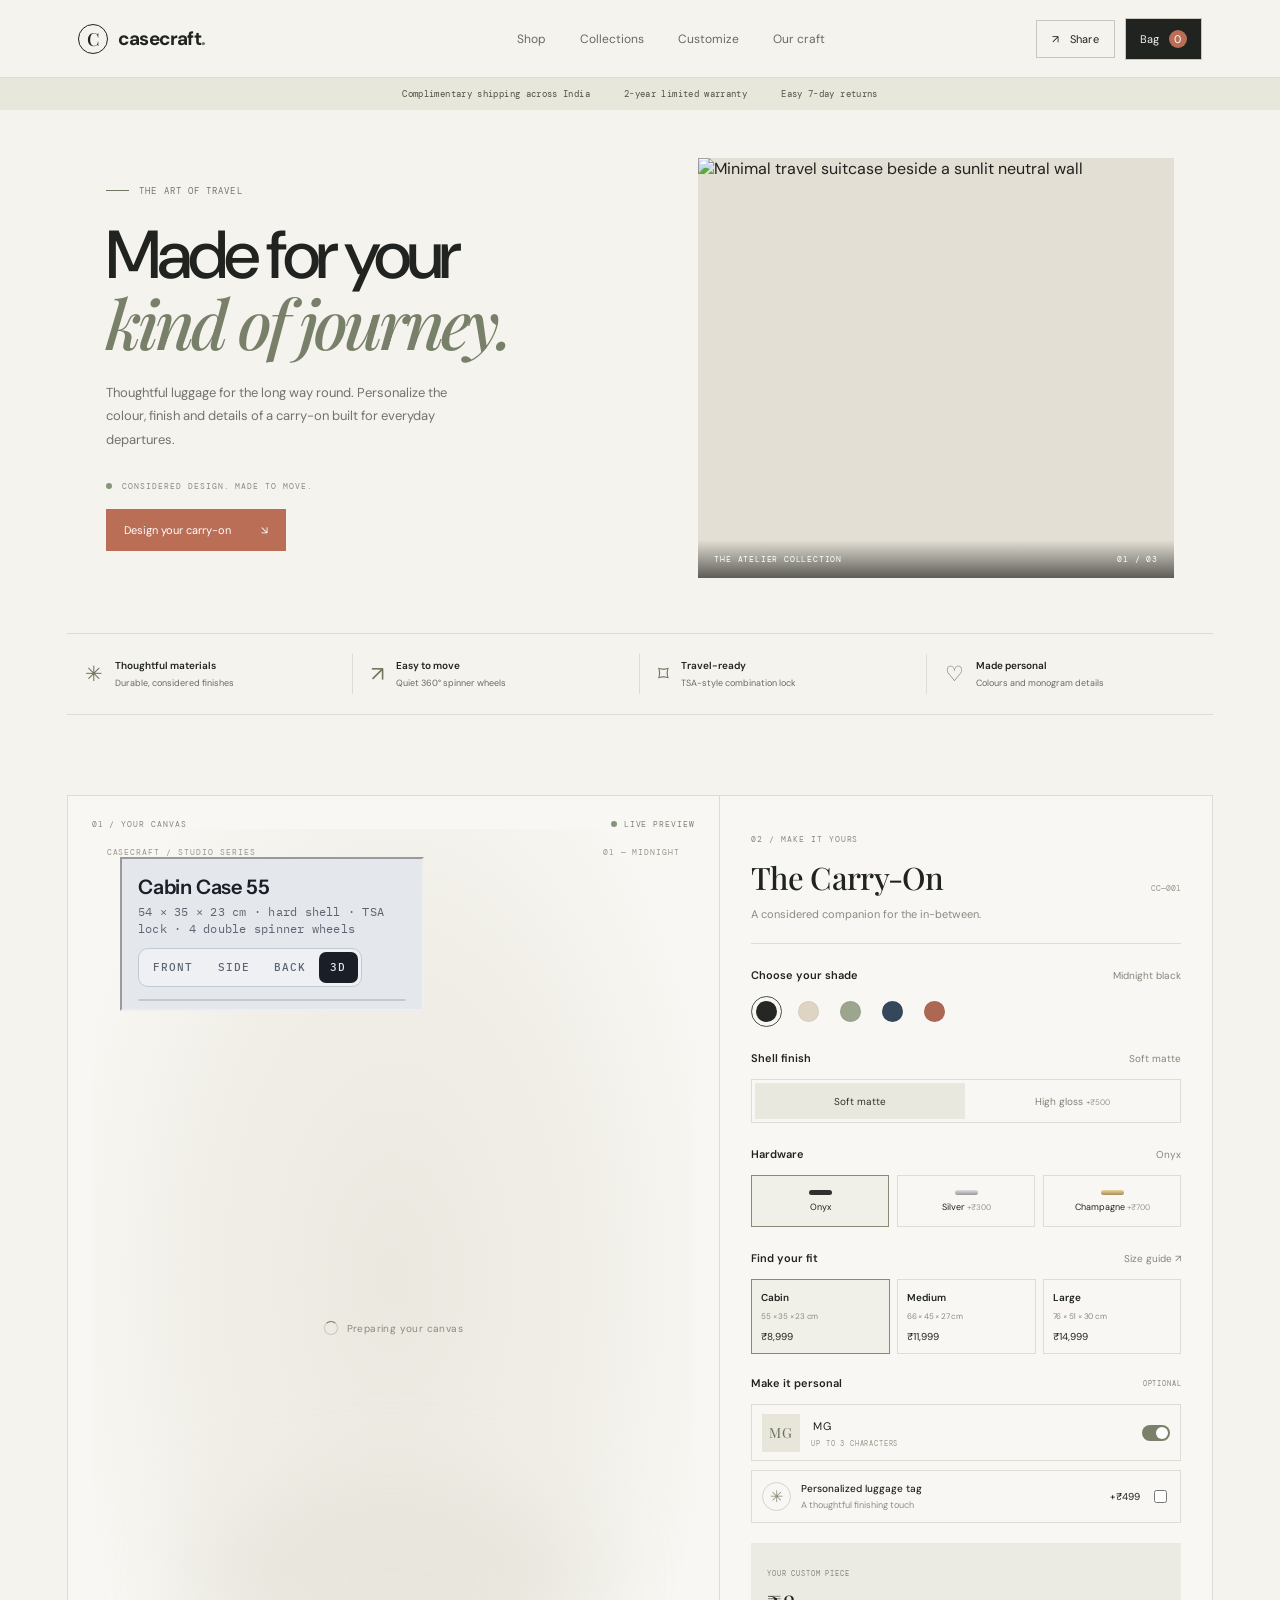
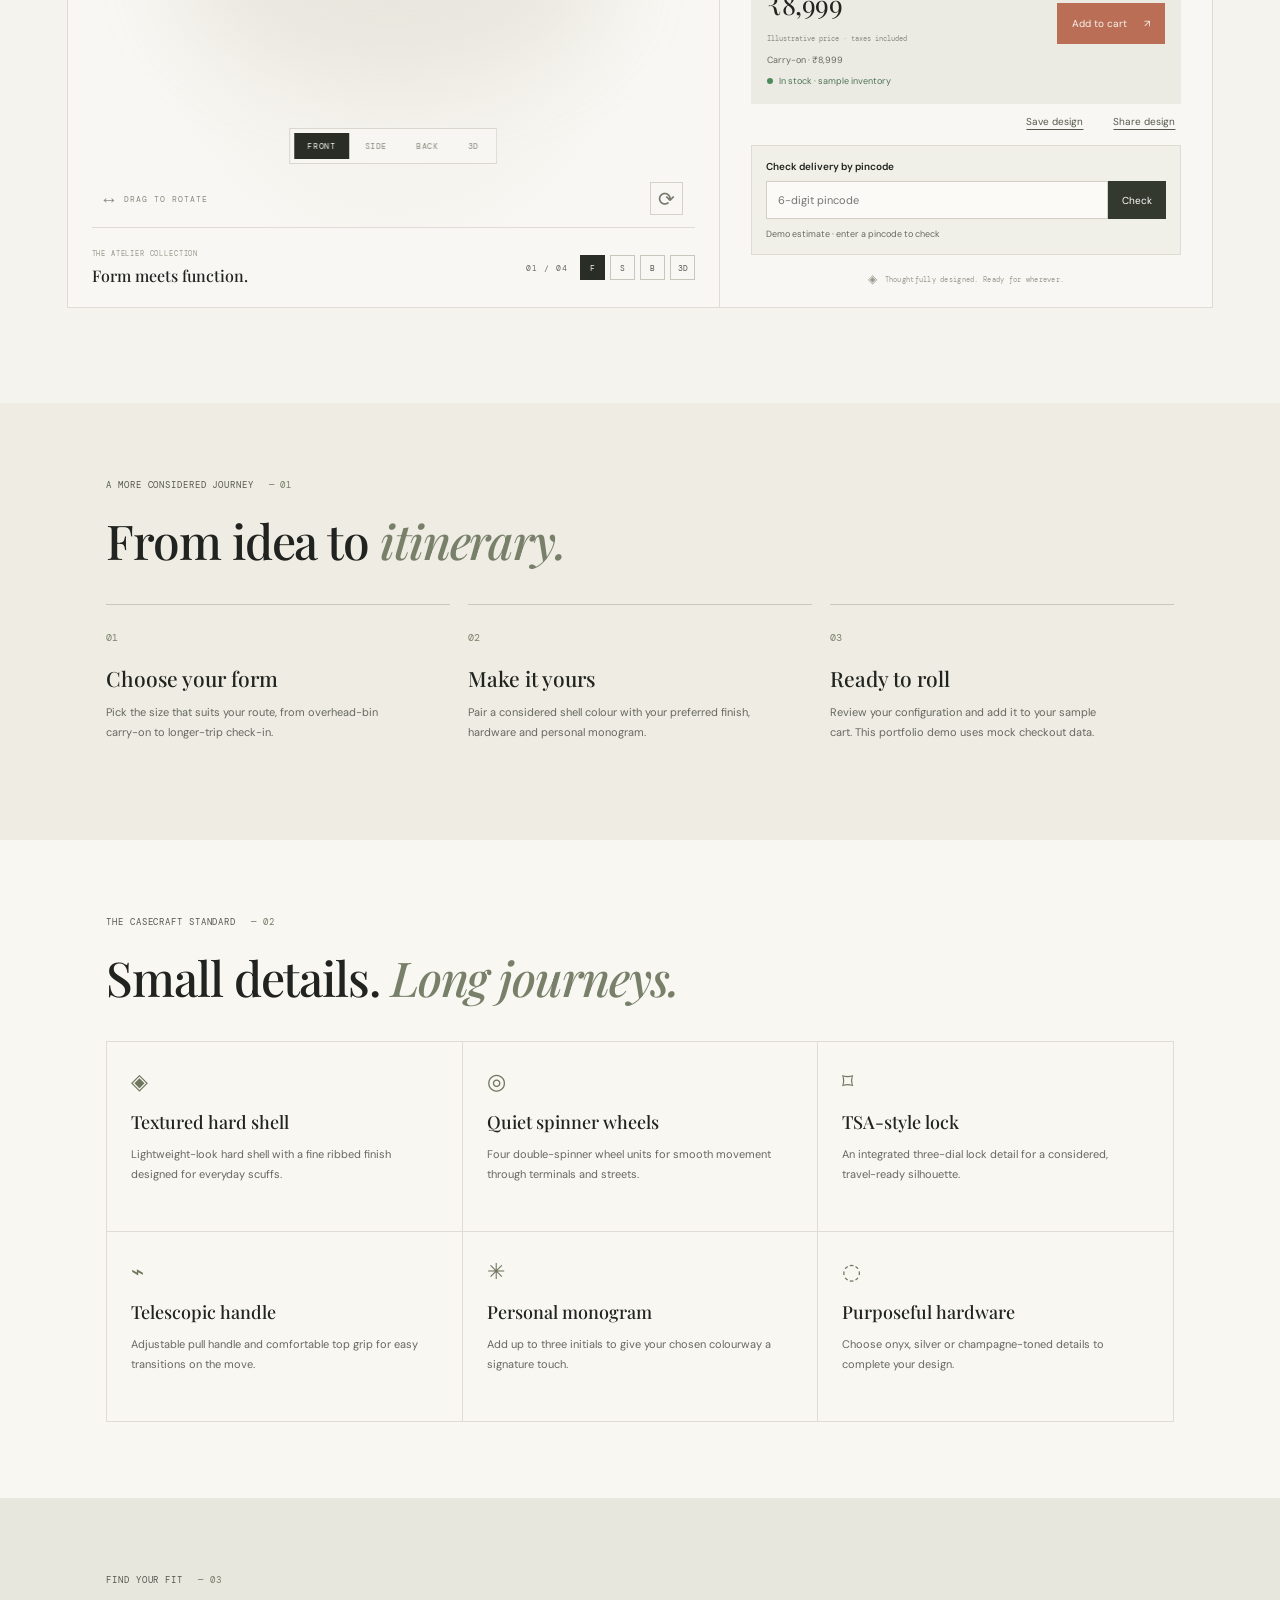
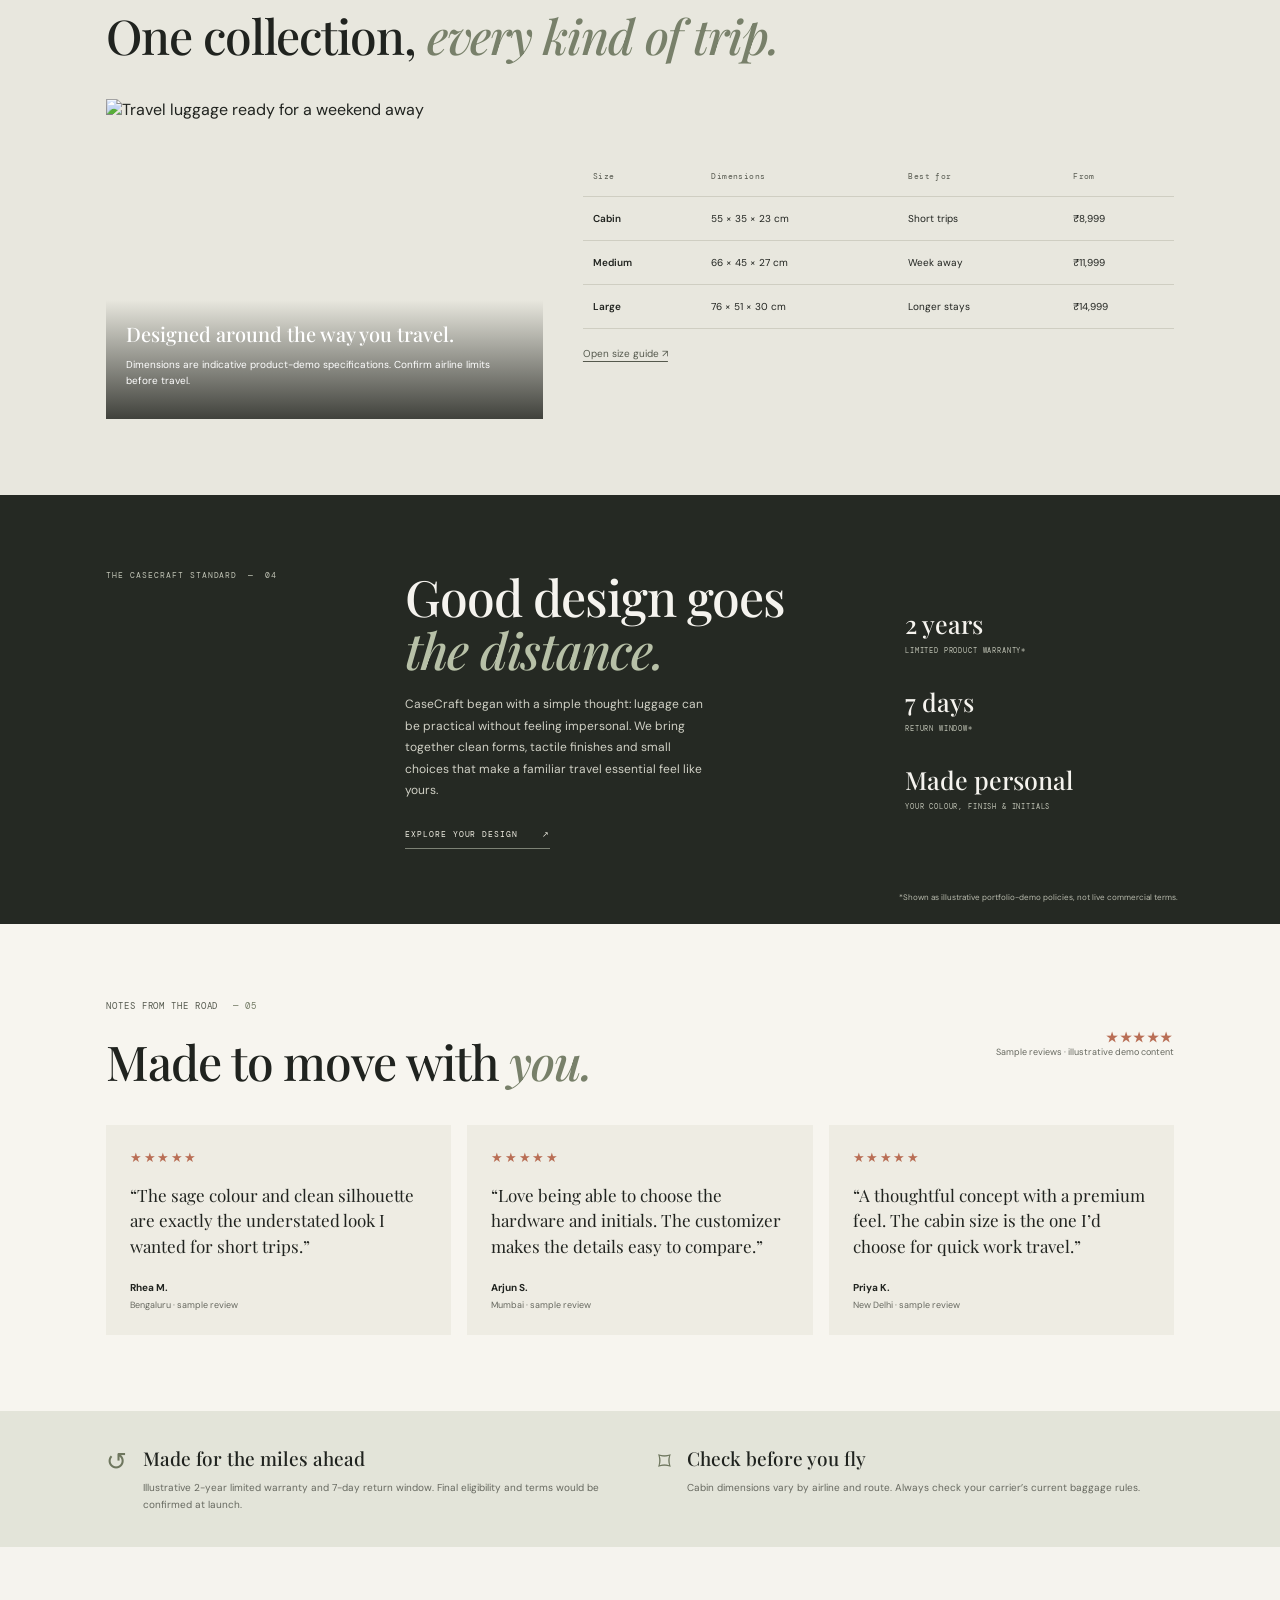
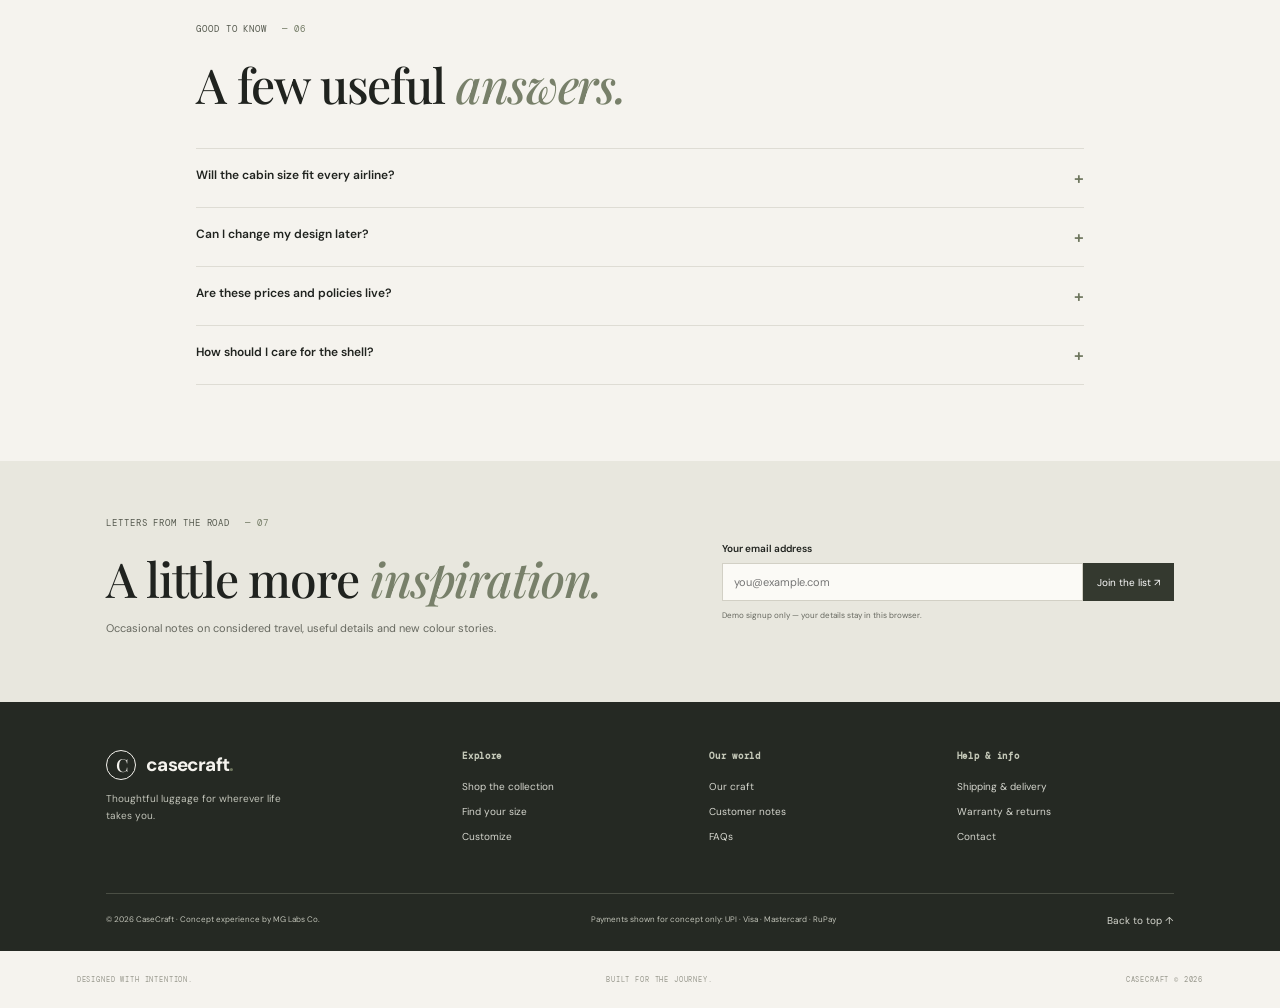
==== commit 40c5cd52: "Use uploaded Cabin Case 55 model in configurator" ====
--- a/index.html
+++ b/index.html
@@ -5,7 +5,7 @@
 <meta name="theme-color" content="#f5f3ee">
 <meta name="description" content="Design your perfect travel companion with CaseCraft's interactive suitcase configurator.">
 <title>CaseCraft — Your journey, your design</title>
-<link rel="icon" type="image/svg+xml" href="/favicon.svg"><meta property="og:title" content="CaseCraft — Your journey, your design"><meta property="og:description" content="Personalize a considered travel companion with an interactive 3D suitcase configurator."><meta property="og:type" content="website"><meta property="og:image" content="https://images.unsplash.com/photo-1565026057447-bc90a3dceb87?auto=format&fit=crop&w=1200&q=85"><link rel="stylesheet" href="./theme.css"><link rel="stylesheet" href="./quote.css">
+<link rel="icon" type="image/svg+xml" href="./favicon.svg"><meta property="og:title" content="CaseCraft — Your journey, your design"><meta property="og:description" content="Personalize a considered travel companion with an interactive 3D suitcase configurator."><meta property="og:type" content="website"><meta property="og:image" content="https://images.unsplash.com/photo-1565026057447-bc90a3dceb87?auto=format&fit=crop&w=1200&q=85"><link rel="stylesheet" href="./theme.css"><link rel="stylesheet" href="./quote.css">
 <script type="importmap">{"imports":{"three":"https://cdn.jsdelivr.net/npm/three@0.164.1/build/three.module.js","three/addons/":"https://cdn.jsdelivr.net/npm/three@0.164.1/examples/jsm/"}}</script>
 </head>
 <body>
@@ -29,6 +29,7 @@
     <div class="viewer-panel">
       <div class="viewer-top"><span class="panel-kicker">01 / YOUR CANVAS</span><span class="live-indicator"><span></span> LIVE PREVIEW</span></div>
       <div class="viewer-stage" id="viewerStage">
+        <iframe class="original-suitcase-frame" src="./cabin-case.html" title="Interactive Cabin Case 55 3D configurator" loading="eager" allow="fullscreen"></iframe>
         <div class="stage-wash"></div><div class="stage-caption"><span>CASECRAFT / STUDIO SERIES</span><span id="viewColorLabel">01 — MIDNIGHT</span></div>
         <div class="loading-scene" id="loadingScene"><span class="loader"></span><span>Preparing your canvas</span></div>
         <div class="view-switcher" id="viewSwitcher" role="group" aria-label="Suitcase camera view"><button class="view-button selected" data-view="front">Front</button><button class="view-button" data-view="side">Side</button><button class="view-button" data-view="back">Back</button><button class="view-button" data-view="threequarter">3D</button></div><div class="viewer-controls"><span class="drag-hint"><span class="drag-icon">↔</span> DRAG TO ROTATE</span><button class="icon-button" id="resetView" aria-label="Reset camera" title="Reset view">⟳</button></div>
